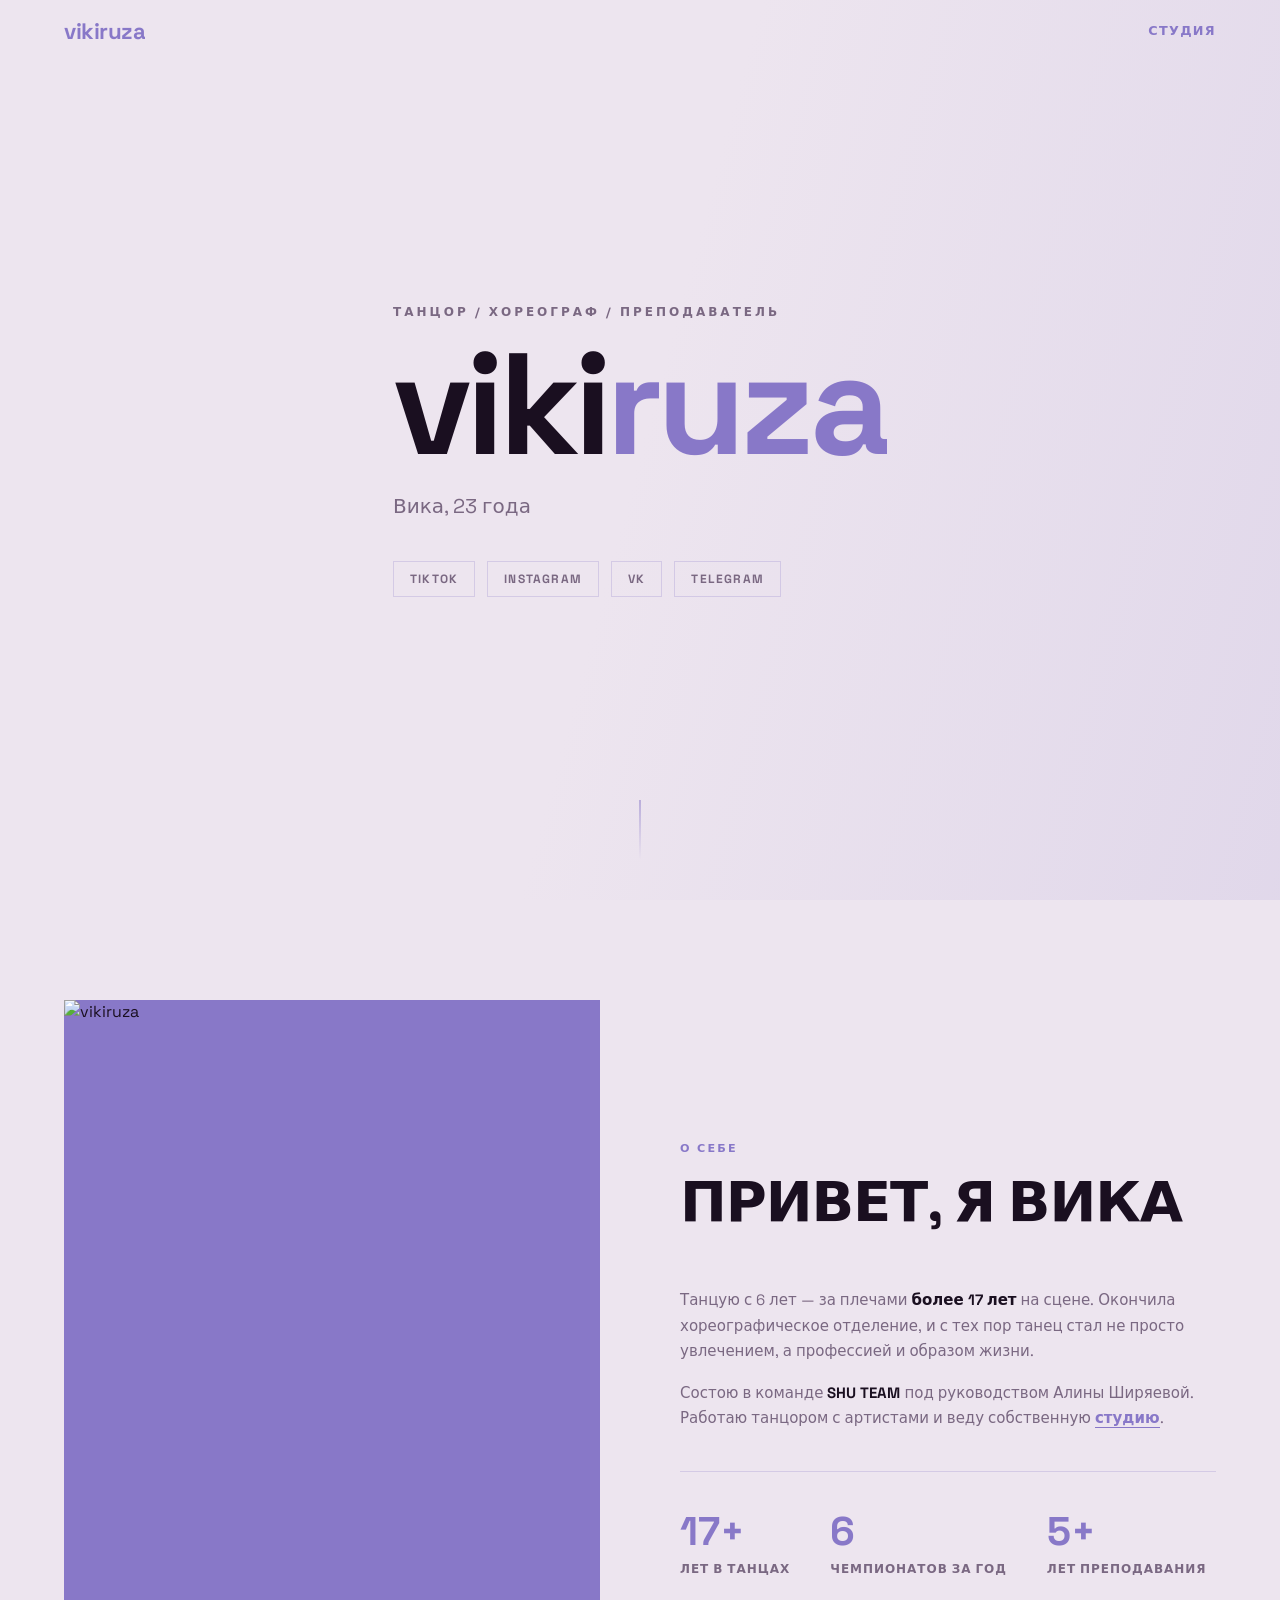
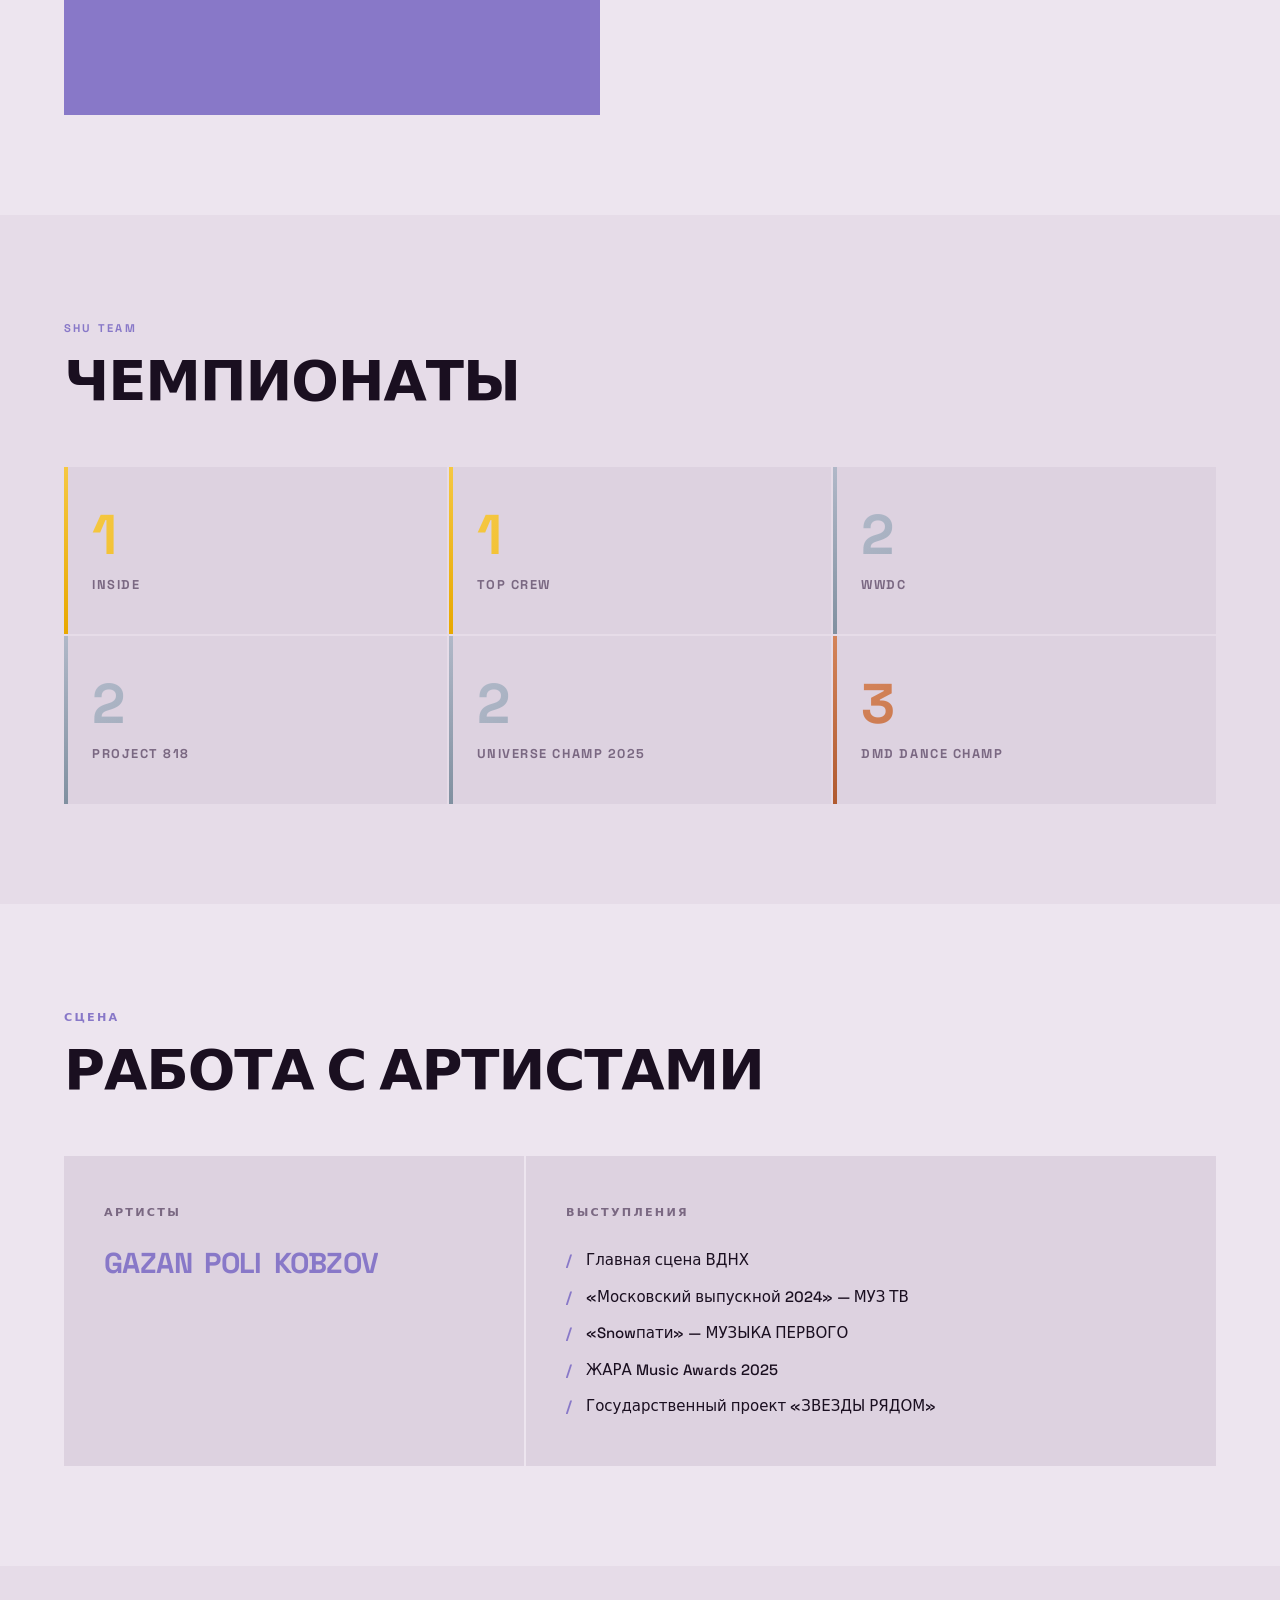
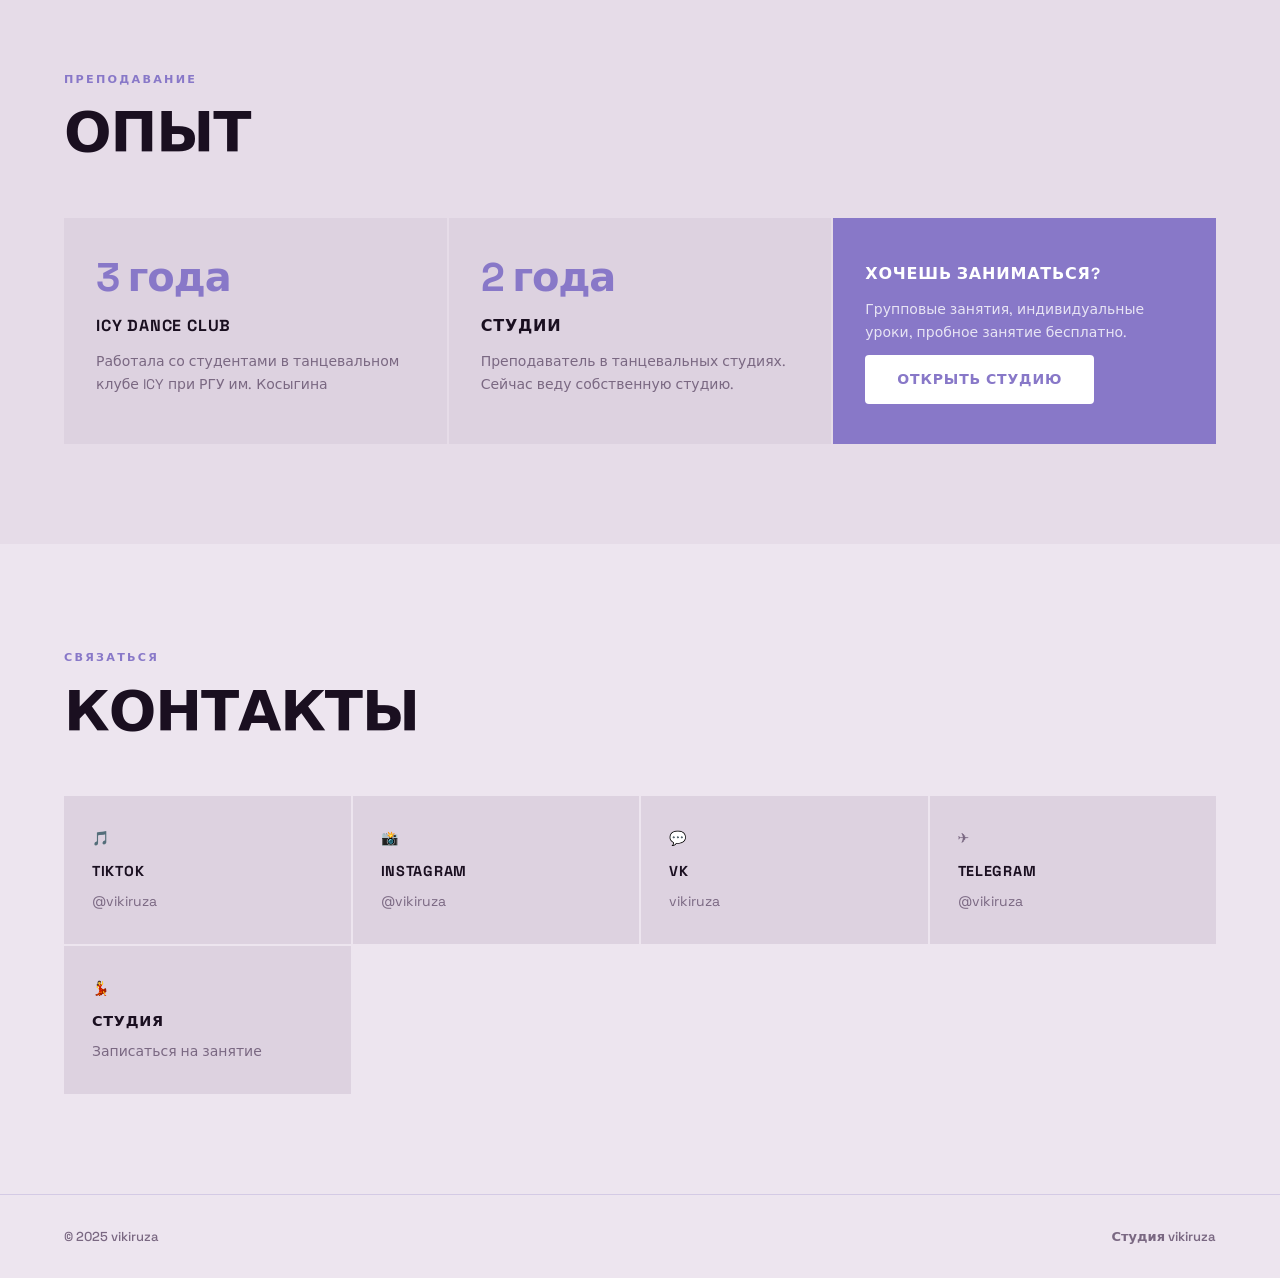
==== index.html @ 40143ad1 "init" ====
<!DOCTYPE html>
<html lang="ru">
<head>
  <meta charset="UTF-8">
  <meta name="viewport" content="width=device-width, initial-scale=1.0">
  <title>vikiruza</title>
  <meta name="description" content="vikiruza — танцор, хореограф, преподаватель. Член SHU TEAM, танцор с GAZAN, POLI, KOBZOV.">
  <link rel="stylesheet" href="style.css">
  <link rel="preconnect" href="https://fonts.googleapis.com">
  <link rel="preconnect" href="https://fonts.gstatic.com" crossorigin>
  <link href="https://fonts.googleapis.com/css2?family=Space+Grotesk:wght@400;500;600;700;800&display=swap" rel="stylesheet">
</head>
<body class="personal-page">

  <!-- Навигация -->
  <header class="header">
    <nav class="nav container">
      <a href="#" class="nav__logo">vikiruza</a>
      <a href="studio.html" class="nav__studio-link">Студия</a>
    </nav>
  </header>

  <!-- Hero -->
  <section class="personal-hero" id="hero">
    <div class="personal-hero__bg"></div>
    <div class="personal-hero__content container">
      <p class="hero__subtitle">танцор / хореограф / преподаватель</p>
      <h1 class="personal-hero__title">viki<span class="hero__title-accent">ruza</span></h1>
      <p class="personal-hero__tagline">Вика, 23 года</p>
      <div class="personal-hero__socials">
        <a href="https://www.tiktok.com/@vikiruza" class="social-link" target="_blank" rel="noopener">TikTok</a>
        <a href="https://www.instagram.com/vikiruza" class="social-link" target="_blank" rel="noopener">Instagram</a>
        <a href="https://vk.ru/vikiruza" class="social-link" target="_blank" rel="noopener">VK</a>
        <a href="https://t.me/vikiruza" class="social-link" target="_blank" rel="noopener">Telegram</a>
      </div>
    </div>
    <a href="#about" class="hero__scroll" aria-label="Прокрутить вниз">
      <span class="hero__scroll-line"></span>
    </a>
  </section>

  <!-- О себе -->
  <section class="personal-about section" id="about">
    <div class="container">
      <div class="personal-about__grid">
        <div class="personal-about__image">
          <img src="images/about.jpg" alt="vikiruza" loading="lazy">
        </div>
        <div class="personal-about__text">
          <span class="label">О себе</span>
          <h2 class="section__title">Привет, я Вика</h2>
          <p>Танцую с 6 лет — за плечами <strong>более 17 лет</strong> на сцене. Окончила хореографическое отделение, и с тех пор танец стал не просто увлечением, а профессией и образом жизни.</p>
          <p>Состою в команде <strong>SHU TEAM</strong> под руководством Алины Ширяевой. Работаю танцором с артистами и веду собственную <a href="studio.html" class="inline-link">студию</a>.</p>
          <div class="personal-about__stats">
            <div class="personal-stat">
              <strong>17+</strong>
              <span>лет в танцах</span>
            </div>
            <div class="personal-stat">
              <strong>6</strong>
              <span>чемпионатов за год</span>
            </div>
            <div class="personal-stat">
              <strong>5+</strong>
              <span>лет преподавания</span>
            </div>
          </div>
        </div>
      </div>
    </div>
  </section>

  <!-- Чемпионаты -->
  <section class="section section--alt" id="championships">
    <div class="container">
      <span class="label">SHU TEAM</span>
      <h2 class="section__title">Чемпионаты</h2>
      <div class="champ-grid">
        <div class="champ-card champ-card--gold">
          <span class="champ-card__place">1</span>
          <span class="champ-card__name">INSIDE</span>
        </div>
        <div class="champ-card champ-card--gold">
          <span class="champ-card__place">1</span>
          <span class="champ-card__name">TOP CREW</span>
        </div>
        <div class="champ-card champ-card--silver">
          <span class="champ-card__place">2</span>
          <span class="champ-card__name">WWDC</span>
        </div>
        <div class="champ-card champ-card--silver">
          <span class="champ-card__place">2</span>
          <span class="champ-card__name">PROJECT 818</span>
        </div>
        <div class="champ-card champ-card--silver">
          <span class="champ-card__place">2</span>
          <span class="champ-card__name">UNIVERSE CHAMP 2025</span>
        </div>
        <div class="champ-card champ-card--bronze">
          <span class="champ-card__place">3</span>
          <span class="champ-card__name">DMD DANCE CHAMP</span>
        </div>
      </div>
    </div>
  </section>

  <!-- Работа с артистами -->
  <section class="section" id="artists">
    <div class="container">
      <span class="label">Сцена</span>
      <h2 class="section__title">Работа с артистами</h2>
      <div class="artist-grid">
        <div class="artist-block">
          <h3>Артисты</h3>
          <div class="artist-names">
            <span class="artist-name">GAZAN</span>
            <span class="artist-name">POLI</span>
            <span class="artist-name">KOBZOV</span>
          </div>
        </div>
        <div class="artist-block">
          <h3>Выступления</h3>
          <ul class="artist-events">
            <li>Главная сцена ВДНХ</li>
            <li>«Московский выпускной 2024» — МУЗ ТВ</li>
            <li>«Snowпати» — МУЗЫКА ПЕРВОГО</li>
            <li>ЖАРА Music Awards 2025</li>
            <li>Государственный проект «ЗВЕЗДЫ РЯДОМ»</li>
          </ul>
        </div>
      </div>
    </div>
  </section>

  <!-- Преподавание -->
  <section class="section section--alt" id="teaching">
    <div class="container">
      <span class="label">Преподавание</span>
      <h2 class="section__title">Опыт</h2>
      <div class="teaching-grid">
        <div class="teaching-card">
          <div class="teaching-card__years">3 года</div>
          <h3>ICY Dance Club</h3>
          <p>Работала со студентами в танцевальном клубе ICY при РГУ им. Косыгина</p>
        </div>
        <div class="teaching-card">
          <div class="teaching-card__years">2 года</div>
          <h3>Студии</h3>
          <p>Преподаватель в танцевальных студиях. Сейчас веду собственную студию.</p>
        </div>
        <div class="teaching-card teaching-card--cta">
          <h3>Хочешь заниматься?</h3>
          <p>Групповые занятия, индивидуальные уроки, пробное занятие бесплатно.</p>
          <a href="studio.html" class="btn btn--primary">Открыть студию</a>
        </div>
      </div>
    </div>
  </section>

  <!-- Контакты -->
  <section class="personal-contacts section" id="contacts">
    <div class="container">
      <span class="label">Связаться</span>
      <h2 class="section__title">Контакты</h2>
      <div class="personal-contacts__grid">
        <a href="https://www.tiktok.com/@vikiruza" class="contact-card" target="_blank" rel="noopener">
          <span class="contact-card__icon">🎵</span>
          <strong>TikTok</strong>
          <span>@vikiruza</span>
        </a>
        <a href="https://www.instagram.com/vikiruza" class="contact-card" target="_blank" rel="noopener">
          <span class="contact-card__icon">📸</span>
          <strong>Instagram</strong>
          <span>@vikiruza</span>
        </a>
        <a href="https://vk.ru/vikiruza" class="contact-card" target="_blank" rel="noopener">
          <span class="contact-card__icon">💬</span>
          <strong>VK</strong>
          <span>vikiruza</span>
        </a>
        <a href="https://t.me/vikiruza" class="contact-card" target="_blank" rel="noopener">
          <span class="contact-card__icon">✈️</span>
          <strong>Telegram</strong>
          <span>@vikiruza</span>
        </a>
        <a href="studio.html" class="contact-card">
          <span class="contact-card__icon">💃</span>
          <strong>Студия</strong>
          <span>Записаться на занятие</span>
        </a>
      </div>
    </div>
  </section>

  <footer class="footer">
    <div class="container footer__inner">
      <p>&copy; 2025 vikiruza</p>
      <a href="studio.html" class="footer__studio-link">Студия vikiruza</a>
    </div>
  </footer>

  <script>
    // прилипающая навигация
    const header = document.querySelector('.header');
    window.addEventListener('scroll', () => {
      header.classList.toggle('header--scrolled', window.scrollY > 50);
    });
  </script>

</body>
</html>
---- style.css ----
/* ===== ПЕРЕМЕННЫЕ ===== */
:root {
  --color-bg: #EDE5EF;
  --color-surface: #E6DCE8;
  --color-surface-2: #DDD2E0;
  --color-purple: #8878C8;
  --color-pink: #8878C8;
  --color-text: #1A0F20;
  --color-text-muted: #7A6882;
  --color-border: rgba(136, 120, 200, 0.25);

  --gradient: #8878C8;
  --gradient-45: #8878C8;

  --font: 'Space Grotesk', system-ui, sans-serif;

  --max-width: 1200px;
  --section-padding: 100px;
  --nav-height: 64px;
}

/* ===== СБРОС ===== */
*, *::before, *::after {
  box-sizing: border-box;
  margin: 0;
  padding: 0;
}

html {
  scroll-behavior: smooth;
  font-size: 16px;
}

body {
  font-family: var(--font);
  background-color: var(--color-bg);
  color: var(--color-text);
  line-height: 1.5;
  overflow-x: hidden;
}

img {
  display: block;
  max-width: 100%;
  width: 100%;
  height: 100%;
  object-fit: cover;
}

a {
  color: inherit;
  text-decoration: none;
  transition: color 0.2s;
}

ul { list-style: none; }

/* ===== УТИЛИТЫ ===== */
.container {
  max-width: var(--max-width);
  margin: 0 auto;
  padding: 0 24px;
}

.section {
  padding: var(--section-padding) 0;
}

.section--alt {
  background-color: var(--color-surface);
}

.label {
  display: inline-block;
  font-size: 0.7rem;
  font-weight: 700;
  letter-spacing: 0.2em;
  text-transform: uppercase;
  background: var(--gradient);
  -webkit-background-clip: text;
  -webkit-text-fill-color: transparent;
  background-clip: text;
  margin-bottom: 16px;
}

.section__title {
  font-size: clamp(2.2rem, 5vw, 3.5rem);
  font-weight: 800;
  line-height: 1.05;
  letter-spacing: -0.02em;
  text-transform: uppercase;
  margin-bottom: 56px;
  color: var(--color-text);
}

.gradient-text {
  background: var(--gradient);
  -webkit-background-clip: text;
  -webkit-text-fill-color: transparent;
  background-clip: text;
}

/* ===== КНОПКИ ===== */
.btn {
  display: inline-block;
  padding: 14px 32px;
  font-family: var(--font);
  font-size: 0.875rem;
  font-weight: 700;
  letter-spacing: 0.06em;
  text-transform: uppercase;
  cursor: pointer;
  transition: all 0.2s;
  border-radius: 4px;
}

.btn--primary {
  background: var(--gradient);
  color: #fff;
  border: none;
  box-shadow: 0 4px 20px rgba(139, 92, 246, 0.4);
}

.btn--primary:hover {
  box-shadow: 0 6px 32px rgba(139, 92, 246, 0.6);
  transform: translateY(-1px);
}

.btn--outline {
  background: transparent;
  border: 2px solid var(--color-border);
  color: var(--color-text);
}

.btn--outline:hover {
  border-color: var(--color-purple);
  color: var(--color-purple);
}

/* ===== НАВИГАЦИЯ ===== */
.header {
  position: fixed;
  top: 0;
  left: 0;
  right: 0;
  z-index: 100;
  transition: background 0.3s;
}

.header--scrolled {
  background: rgba(237, 229, 239, 0.9);
  backdrop-filter: blur(16px);
  border-bottom: 1px solid var(--color-border);
}

.nav {
  display: flex;
  align-items: center;
  justify-content: space-between;
  height: var(--nav-height);
}

.nav__logo {
  font-size: 1.4rem;
  font-weight: 800;
  letter-spacing: -0.02em;
  background: var(--gradient);
  -webkit-background-clip: text;
  -webkit-text-fill-color: transparent;
  background-clip: text;
}

.nav__links {
  display: flex;
  gap: 32px;
}

.nav__links a {
  font-size: 0.8rem;
  font-weight: 600;
  letter-spacing: 0.1em;
  text-transform: uppercase;
  color: var(--color-text-muted);
  transition: color 0.2s;
}

.nav__links a:hover {
  color: var(--color-text);
}

/* бургер */
.nav__burger {
  display: none;
  flex-direction: column;
  gap: 5px;
  background: none;
  border: none;
  cursor: pointer;
  padding: 4px;
}

.nav__burger span {
  display: block;
  width: 24px;
  height: 2px;
  background: var(--color-text);
  transition: transform 0.3s, opacity 0.3s;
}

.nav__burger.active span:nth-child(1) { transform: translateY(7px) rotate(45deg); }
.nav__burger.active span:nth-child(2) { opacity: 0; }
.nav__burger.active span:nth-child(3) { transform: translateY(-7px) rotate(-45deg); }

/* ===== HERO ===== */
.hero {
  position: relative;
  height: 100svh;
  min-height: 600px;
  display: flex;
  align-items: center;
  overflow: hidden;
}

.hero__bg {
  position: absolute;
  inset: 0;
  background: url('images/hero.jpg') center / cover no-repeat;
}

.hero__bg::after {
  content: '';
  position: absolute;
  inset: 0;
  background: linear-gradient(105deg,
    rgba(237, 229, 239, 0.88) 0%,
    rgba(237, 229, 239, 0.65) 50%,
    rgba(136, 120, 200, 0.12) 100%
  );
}

.hero__content {
  position: relative;
  z-index: 1;
  max-width: 800px;
}

.hero__subtitle {
  font-size: 0.75rem;
  font-weight: 700;
  letter-spacing: 0.25em;
  text-transform: uppercase;
  color: var(--color-text-muted);
  margin-bottom: 20px;
}

.hero__title {
  font-size: clamp(4.5rem, 13vw, 10rem);
  font-weight: 800;
  line-height: 0.88;
  letter-spacing: -0.04em;
  margin-bottom: 8px;
  color: var(--color-text);
}

.hero__title-accent {
  background: var(--gradient);
  -webkit-background-clip: text;
  -webkit-text-fill-color: transparent;
  background-clip: text;
}

.hero__tagline {
  font-size: clamp(1rem, 2.5vw, 1.25rem);
  font-weight: 400;
  color: var(--color-text-muted);
  margin-top: 24px;
  margin-bottom: 48px;
}

.hero__actions {
  display: flex;
  gap: 12px;
  flex-wrap: wrap;
}

.hero__scroll {
  position: absolute;
  bottom: 40px;
  left: 50%;
  transform: translateX(-50%);
  z-index: 1;
}

.hero__scroll-line {
  display: block;
  width: 1px;
  height: 60px;
  background: linear-gradient(to bottom, var(--color-purple), transparent);
  animation: scrollLine 2s ease-in-out infinite;
}

@keyframes scrollLine {
  0% { transform: scaleY(0); transform-origin: top; }
  50% { transform: scaleY(1); transform-origin: top; }
  51% { transform: scaleY(1); transform-origin: bottom; }
  100% { transform: scaleY(0); transform-origin: bottom; }
}

/* ===== О ШКОЛЕ ===== */
.about__grid {
  display: grid;
  grid-template-columns: 1fr 1fr;
  gap: 80px;
  align-items: center;
}

.about__image {
  position: relative;
  aspect-ratio: 4/5;
  overflow: hidden;
}

.about__image::before {
  content: '';
  position: absolute;
  inset: -2px;
  background: var(--gradient-45);
  z-index: -1;
  border-radius: 2px;
}

.about__image img {
  transition: transform 0.6s ease;
}

.about__image:hover img {
  transform: scale(1.04);
}

.about__text p {
  color: var(--color-text-muted);
  margin-bottom: 16px;
  font-size: 0.9375rem;
  line-height: 1.7;
}

.about__text strong {
  color: var(--color-text);
}

.about__facts {
  display: grid;
  grid-template-columns: repeat(4, 1fr);
  gap: 24px;
  margin-top: 48px;
  padding-top: 48px;
  border-top: 1px solid var(--color-border);
}

.about__facts li { text-align: center; }

.about__facts strong {
  display: block;
  font-size: 2.5rem;
  font-weight: 800;
  background: var(--gradient);
  -webkit-background-clip: text;
  -webkit-text-fill-color: transparent;
  background-clip: text;
  line-height: 1;
  margin-bottom: 4px;
}

.about__facts span {
  font-size: 0.75rem;
  font-weight: 600;
  letter-spacing: 0.08em;
  text-transform: uppercase;
  color: var(--color-text-muted);
}

/* ===== НАПРАВЛЕНИЯ ===== */
.directions__grid {
  display: grid;
  grid-template-columns: repeat(3, 1fr);
  gap: 2px;
}

.direction-card {
  padding: 36px 28px;
  background: var(--color-surface-2);
  transition: background 0.25s;
  position: relative;
  overflow: hidden;
}

.direction-card::before {
  content: '';
  position: absolute;
  bottom: 0;
  left: 0;
  right: 0;
  height: 2px;
  background: var(--gradient);
  transform: scaleX(0);
  transition: transform 0.3s;
}

.direction-card:hover::before {
  transform: scaleX(1);
}

.direction-card:hover {
  background: #D6C8DA;
}

.direction-card__icon {
  font-size: 2rem;
  margin-bottom: 20px;
}

.direction-card h3 {
  font-size: 1.1rem;
  font-weight: 700;
  text-transform: uppercase;
  letter-spacing: 0.02em;
  margin-bottom: 12px;
  color: var(--color-text);
}

.direction-card p {
  font-size: 0.875rem;
  color: var(--color-text-muted);
  line-height: 1.6;
  margin-bottom: 24px;
}

.direction-card__level {
  font-size: 0.7rem;
  font-weight: 700;
  letter-spacing: 0.15em;
  text-transform: uppercase;
  background: var(--gradient);
  -webkit-background-clip: text;
  -webkit-text-fill-color: transparent;
  background-clip: text;
}

/* ===== РАСПИСАНИЕ ===== */
.schedule__table-wrap {
  overflow-x: auto;
  -webkit-overflow-scrolling: touch;
  border: 1px solid var(--color-border);
}

.schedule__table {
  width: 100%;
  border-collapse: collapse;
  min-width: 700px;
}

.schedule__table th,
.schedule__table td {
  padding: 16px 18px;
  text-align: center;
  border-bottom: 1px solid var(--color-border);
  font-size: 0.875rem;
}

.schedule__table th {
  font-size: 0.7rem;
  font-weight: 700;
  letter-spacing: 0.12em;
  text-transform: uppercase;
  background: var(--color-surface-2);
  color: var(--color-text-muted);
}

.schedule__table td:first-child {
  text-align: left;
  font-weight: 600;
  color: var(--color-text);
}

.schedule__table td {
  color: var(--color-text-muted);
}

.schedule__table td:not(:first-child):not(:empty) {
  color: var(--color-purple);
  font-weight: 600;
}

.schedule__table tr:last-child td {
  border-bottom: none;
}

.schedule__table tr:hover td {
  background: var(--color-surface-2);
}

.schedule__note {
  margin-top: 20px;
  font-size: 0.8125rem;
  color: var(--color-text-muted);
  text-align: center;
}

/* ===== ЦЕНЫ ===== */
.prices__grid {
  display: grid;
  grid-template-columns: repeat(4, 1fr);
  gap: 2px;
}

.price-card {
  padding: 40px 28px;
  background: var(--color-surface-2);
  display: flex;
  flex-direction: column;
  gap: 20px;
  position: relative;
}

.price-card--featured {
  background: var(--gradient-45);
  position: relative;
  z-index: 0;
}

.price-card--featured .price-card__title {
  color: rgba(255, 255, 255, 0.75);
  -webkit-text-fill-color: unset;
}

.price-card--featured .price-card__features li {
  color: rgba(255, 255, 255, 0.85);
}

.price-card--featured .price-card__features li::before {
  background: none;
  -webkit-text-fill-color: #fff;
  color: #fff;
}

.price-card__badge {
  position: absolute;
  top: -1px;
  right: 28px;
  background: var(--gradient);
  color: #fff;
  font-size: 0.65rem;
  font-weight: 700;
  letter-spacing: 0.12em;
  text-transform: uppercase;
  padding: 5px 12px;
}

.price-card__title {
  font-size: 0.8rem;
  font-weight: 700;
  letter-spacing: 0.12em;
  text-transform: uppercase;
  color: var(--color-text-muted);
}

.price-card__price {
  font-size: 2.2rem;
  font-weight: 800;
  letter-spacing: -0.02em;
  line-height: 1;
  color: var(--color-text);
}

.price-card--featured .price-card__price {
  color: #fff;
  -webkit-text-fill-color: #fff;
}

.price-card__features {
  flex: 1;
  display: flex;
  flex-direction: column;
  gap: 10px;
}

.price-card__features li {
  font-size: 0.875rem;
  color: var(--color-text-muted);
  padding-left: 16px;
  position: relative;
}

.price-card__features li::before {
  content: '/';
  position: absolute;
  left: 0;
  background: var(--gradient);
  -webkit-background-clip: text;
  -webkit-text-fill-color: transparent;
  background-clip: text;
  font-weight: 700;
}

/* ===== ГАЛЕРЕЯ ===== */
.gallery__grid {
  display: grid;
  grid-template-columns: repeat(3, 1fr);
  gap: 4px;
}

.gallery__item {
  overflow: hidden;
  aspect-ratio: 1;
  background: var(--color-surface-2);
  position: relative;
}

.gallery__item--wide {
  grid-column: span 2;
  aspect-ratio: 2/1;
}

.gallery__item img {
  transition: transform 0.5s ease;
}

.gallery__item::after {
  content: '';
  position: absolute;
  inset: 0;
  background: var(--gradient-45);
  opacity: 0;
  transition: opacity 0.3s;
  mix-blend-mode: multiply;
}

.gallery__item:hover img {
  transform: scale(1.06);
}

.gallery__item:hover::after {
  opacity: 0.3;
}

/* ===== КОНТАКТЫ ===== */
.contacts__grid {
  display: grid;
  grid-template-columns: 1fr 1.2fr;
  gap: 80px;
  align-items: start;
}

.contact-item {
  display: flex;
  gap: 16px;
  margin-bottom: 32px;
  align-items: flex-start;
}

.contact-item__icon {
  font-size: 1.25rem;
  margin-top: 2px;
}

.contact-item strong {
  display: block;
  font-size: 0.7rem;
  font-weight: 700;
  letter-spacing: 0.15em;
  text-transform: uppercase;
  color: var(--color-text-muted);
  margin-bottom: 6px;
}

.contact-item p, .contact-item a {
  font-size: 1rem;
  font-weight: 500;
  color: var(--color-text);
}

.contact-item a:hover {
  color: var(--color-purple);
}

.contacts__socials {
  display: flex;
  gap: 12px;
  flex-wrap: wrap;
  margin-bottom: 40px;
}

.social-link {
  font-size: 0.75rem;
  font-weight: 700;
  letter-spacing: 0.1em;
  text-transform: uppercase;
  color: var(--color-text-muted);
  border: 1px solid var(--color-border);
  padding: 8px 16px;
  transition: all 0.2s;
}

.social-link:hover {
  color: var(--color-purple);
  border-color: var(--color-purple);
  box-shadow: 0 0 12px rgba(139, 92, 246, 0.2);
}

.contacts__cta p {
  font-size: 0.875rem;
  color: var(--color-text-muted);
  margin-bottom: 16px;
}

.contacts__map {
  height: 400px;
  overflow: hidden;
  position: relative;
}

.contacts__map::before {
  content: '';
  position: absolute;
  inset: 0;
  border: 1px solid var(--color-border);
  z-index: 1;
  pointer-events: none;
}

.contacts__map iframe {
  width: 100%;
  height: 100%;
  border: none;
}

.contacts__map-placeholder {
  width: 100%;
  height: 100%;
  display: flex;
  flex-direction: column;
  align-items: center;
  justify-content: center;
  background: var(--color-surface-2);
  color: var(--color-text-muted);
  text-align: center;
  gap: 8px;
  border: 1px solid var(--color-border);
}

.contacts__map-placeholder span {
  font-size: 2rem;
}

.contacts__map-placeholder p {
  font-size: 0.875rem;
  max-width: 200px;
}

/* ===== ФУТЕР ===== */
.footer {
  padding: 32px 0;
  border-top: 1px solid var(--color-border);
  text-align: center;
}

.footer__inner {
  display: flex;
  align-items: center;
  justify-content: space-between;
}

.footer p {
  font-size: 0.8125rem;
  color: var(--color-text-muted);
  font-weight: 500;
}

.footer__studio-link,
.footer__back-link {
  font-size: 0.8125rem;
  font-weight: 600;
  color: var(--color-text-muted);
  transition: color 0.2s;
}

.footer__studio-link:hover,
.footer__back-link:hover {
  color: var(--color-purple);
}

/* ===== ЛИЧНАЯ СТРАНИЦА ===== */
.nav__studio-link {
  font-size: 0.8rem;
  font-weight: 700;
  letter-spacing: 0.1em;
  text-transform: uppercase;
  background: var(--gradient);
  -webkit-background-clip: text;
  -webkit-text-fill-color: transparent;
  background-clip: text;
  border-bottom: 1px solid transparent;
  padding-bottom: 2px;
  transition: opacity 0.2s;
}

.nav__studio-link:hover {
  opacity: 0.75;
}

.personal-hero {
  position: relative;
  height: 100svh;
  min-height: 600px;
  display: flex;
  align-items: center;
  overflow: hidden;
}

.personal-hero__bg {
  position: absolute;
  inset: 0;
  background: url('images/hero.jpg') center / cover no-repeat;
}

.personal-hero__bg::after {
  content: '';
  position: absolute;
  inset: 0;
  background: linear-gradient(105deg,
    rgba(237, 229, 239, 0.88) 0%,
    rgba(237, 229, 239, 0.65) 50%,
    rgba(136, 120, 200, 0.12) 100%
  );
}

.personal-hero__content {
  position: relative;
  z-index: 1;
  max-width: 800px;
}

.personal-hero__title {
  font-size: clamp(4rem, 17vw, 9rem);
  font-weight: 800;
  line-height: 0.88;
  letter-spacing: -0.04em;
  margin-bottom: 8px;
  color: var(--color-text);
  white-space: nowrap;
}

.personal-hero__tagline {
  font-size: clamp(1rem, 2.5vw, 1.25rem);
  font-weight: 400;
  color: var(--color-text-muted);
  margin-top: 24px;
  margin-bottom: 40px;
}

.personal-hero__socials {
  display: flex;
  gap: 12px;
  flex-wrap: wrap;
}

/* о себе */
.personal-about__grid {
  display: grid;
  grid-template-columns: 1fr 1fr;
  gap: 80px;
  align-items: center;
}

.personal-about__image {
  position: relative;
  aspect-ratio: 3/4;
  overflow: hidden;
}

.personal-about__image::before {
  content: '';
  position: absolute;
  inset: -2px;
  background: var(--gradient-45);
  z-index: -1;
  border-radius: 2px;
}

.personal-about__image img {
  transition: transform 0.6s ease;
}

.personal-about__image:hover img {
  transform: scale(1.04);
}

.personal-about__text p {
  color: var(--color-text-muted);
  margin-bottom: 16px;
  font-size: 0.9375rem;
  line-height: 1.7;
}

.personal-about__text strong {
  color: var(--color-text);
}

.inline-link {
  background: var(--gradient);
  -webkit-background-clip: text;
  -webkit-text-fill-color: transparent;
  background-clip: text;
  font-weight: 600;
  border-bottom: 1px solid var(--color-pink);
}

.personal-about__stats {
  display: flex;
  gap: 40px;
  margin-top: 40px;
  padding-top: 40px;
  border-top: 1px solid var(--color-border);
}

.personal-stat strong {
  display: block;
  font-size: 2.5rem;
  font-weight: 800;
  line-height: 1;
  background: var(--gradient);
  -webkit-background-clip: text;
  -webkit-text-fill-color: transparent;
  background-clip: text;
  margin-bottom: 4px;
}

.personal-stat span {
  font-size: 0.75rem;
  font-weight: 600;
  letter-spacing: 0.08em;
  text-transform: uppercase;
  color: var(--color-text-muted);
}

/* чем занимаюсь */
.personal-what__grid {
  display: grid;
  grid-template-columns: repeat(4, 1fr);
  gap: 2px;
}

.what-card {
  padding: 36px 28px;
  background: var(--color-surface-2);
  transition: background 0.25s;
  position: relative;
  overflow: hidden;
  display: flex;
  flex-direction: column;
}

.what-card::before {
  content: '';
  position: absolute;
  bottom: 0;
  left: 0;
  right: 0;
  height: 2px;
  background: var(--gradient);
  transform: scaleX(0);
  transition: transform 0.3s;
}

.what-card:hover::before {
  transform: scaleX(1);
}

.what-card:hover {
  background: #D6C8DA;
}

.what-card__icon {
  font-size: 2rem;
  margin-bottom: 20px;
}

.what-card h3 {
  font-size: 1.1rem;
  font-weight: 700;
  text-transform: uppercase;
  letter-spacing: 0.02em;
  margin-bottom: 12px;
  color: var(--color-text);
}

.what-card p {
  font-size: 0.875rem;
  color: var(--color-text-muted);
  line-height: 1.6;
  flex: 1;
  margin-bottom: 20px;
}

.what-card__link {
  font-size: 0.75rem;
  font-weight: 700;
  letter-spacing: 0.12em;
  text-transform: uppercase;
  background: var(--gradient);
  -webkit-background-clip: text;
  -webkit-text-fill-color: transparent;
  background-clip: text;
  align-self: flex-start;
}

/* студия CTA */
.studio-cta {
  background: var(--color-bg);
}

.studio-cta__inner {
  display: flex;
  align-items: center;
  justify-content: space-between;
  gap: 40px;
  padding: 64px;
  background: var(--gradient-45);
  border-radius: 4px;
}

.studio-cta__title {
  font-size: clamp(1.8rem, 4vw, 2.8rem);
  font-weight: 800;
  letter-spacing: -0.02em;
  text-transform: uppercase;
  color: #fff;
  margin-bottom: 12px;
}

.studio-cta__text .label {
  background: rgba(255,255,255,0.7);
  -webkit-background-clip: text;
  -webkit-text-fill-color: transparent;
  background-clip: text;
}

.studio-cta__text p {
  color: rgba(255, 255, 255, 0.75);
  font-size: 0.9375rem;
}

.studio-cta .btn--primary {
  background: #fff;
  color: var(--color-purple);
  box-shadow: none;
  white-space: nowrap;
  flex-shrink: 0;
}

.studio-cta .btn--primary:hover {
  background: rgba(255,255,255,0.9);
  box-shadow: 0 4px 20px rgba(0,0,0,0.15);
}

/* контакты личной страницы */
.personal-contacts__grid {
  display: grid;
  grid-template-columns: repeat(4, 1fr);
  gap: 2px;
}

.contact-card {
  display: flex;
  flex-direction: column;
  align-items: flex-start;
  gap: 8px;
  padding: 32px 28px;
  background: var(--color-surface-2);
  transition: background 0.25s, transform 0.2s;
  color: var(--color-text);
  position: relative;
  overflow: hidden;
}

.contact-card::before {
  content: '';
  position: absolute;
  bottom: 0;
  left: 0;
  right: 0;
  height: 2px;
  background: var(--gradient);
  transform: scaleX(0);
  transition: transform 0.3s;
}

.contact-card:hover::before {
  transform: scaleX(1);
}

.contact-card:hover {
  background: #D6C8DA;
}

.contact-card__icon {
  font-size: 1.5rem;
  margin-bottom: 4px;
}

.contact-card strong {
  font-size: 0.9rem;
  font-weight: 700;
  text-transform: uppercase;
  letter-spacing: 0.05em;
}

.contact-card span {
  font-size: 0.875rem;
  color: var(--color-text-muted);
}

/* ===== ЧЕМПИОНАТЫ ===== */
.champ-grid {
  display: grid;
  grid-template-columns: repeat(3, 1fr);
  gap: 2px;
}

.champ-card {
  padding: 40px 28px;
  background: var(--color-surface-2);
  display: flex;
  flex-direction: column;
  gap: 12px;
  position: relative;
  overflow: hidden;
  transition: background 0.25s;
}

.champ-card::after {
  content: '';
  position: absolute;
  top: 0;
  left: 0;
  width: 4px;
  height: 100%;
  transition: width 0.3s;
}

.champ-card--gold::after   { background: linear-gradient(to bottom, #F5C842, #E8A800); }
.champ-card--silver::after { background: linear-gradient(to bottom, #B0B8C8, #8090A0); }
.champ-card--bronze::after { background: linear-gradient(to bottom, #D4845A, #B05A30); }

.champ-card:hover { background: #D6C8DA; }
.champ-card:hover::after { width: 6px; }

.champ-card__place {
  font-size: 3.5rem;
  font-weight: 800;
  line-height: 1;
  letter-spacing: -0.04em;
}

.champ-card--gold   .champ-card__place { background: linear-gradient(135deg, #F5C842, #E8A800); -webkit-background-clip: text; -webkit-text-fill-color: transparent; background-clip: text; }
.champ-card--silver .champ-card__place { background: linear-gradient(135deg, #B0B8C8, #8090A0); -webkit-background-clip: text; -webkit-text-fill-color: transparent; background-clip: text; }
.champ-card--bronze .champ-card__place { background: linear-gradient(135deg, #D4845A, #B05A30); -webkit-background-clip: text; -webkit-text-fill-color: transparent; background-clip: text; }

.champ-card__name {
  font-size: 0.8rem;
  font-weight: 700;
  letter-spacing: 0.12em;
  text-transform: uppercase;
  color: var(--color-text-muted);
}

/* ===== АРТИСТЫ ===== */
.artist-grid {
  display: grid;
  grid-template-columns: 1fr 1.5fr;
  gap: 2px;
}

.artist-block {
  padding: 48px 40px;
  background: var(--color-surface-2);
}

.artist-block h3 {
  font-size: 0.7rem;
  font-weight: 700;
  letter-spacing: 0.2em;
  text-transform: uppercase;
  color: var(--color-text-muted);
  margin-bottom: 28px;
}

.artist-names {
  display: flex;
  flex-wrap: wrap;
  gap: 12px;
}

.artist-name {
  font-size: 1.8rem;
  font-weight: 800;
  letter-spacing: -0.02em;
  text-transform: uppercase;
  background: var(--gradient);
  -webkit-background-clip: text;
  -webkit-text-fill-color: transparent;
  background-clip: text;
  line-height: 1;
}

.artist-events {
  list-style: none;
  display: flex;
  flex-direction: column;
  gap: 14px;
}

.artist-events li {
  font-size: 0.9375rem;
  color: var(--color-text);
  font-weight: 500;
  padding-left: 20px;
  position: relative;
}

.artist-events li::before {
  content: '/';
  position: absolute;
  left: 0;
  background: var(--gradient);
  -webkit-background-clip: text;
  -webkit-text-fill-color: transparent;
  background-clip: text;
  font-weight: 700;
}

/* ===== ПРЕПОДАВАНИЕ ===== */
.teaching-grid {
  display: grid;
  grid-template-columns: repeat(3, 1fr);
  gap: 2px;
}

.teaching-card {
  padding: 40px 32px;
  background: var(--color-surface-2);
  display: flex;
  flex-direction: column;
  gap: 12px;
  transition: background 0.25s;
}

.teaching-card:hover {
  background: #D6C8DA;
}

.teaching-card__years {
  font-size: 2.5rem;
  font-weight: 800;
  letter-spacing: -0.03em;
  line-height: 1;
  background: var(--gradient);
  -webkit-background-clip: text;
  -webkit-text-fill-color: transparent;
  background-clip: text;
}

.teaching-card h3 {
  font-size: 1rem;
  font-weight: 700;
  text-transform: uppercase;
  letter-spacing: 0.05em;
  color: var(--color-text);
  margin-top: 4px;
}

.teaching-card p {
  font-size: 0.875rem;
  color: var(--color-text-muted);
  line-height: 1.6;
  flex: 1;
}

.teaching-card--cta {
  background: var(--gradient-45);
}

.teaching-card--cta:hover {
  background: var(--gradient-45);
  filter: brightness(1.05);
}

.teaching-card--cta h3 {
  color: #fff;
}

.teaching-card--cta p {
  color: rgba(255, 255, 255, 0.8);
}

.teaching-card--cta .btn--primary {
  background: #fff;
  color: var(--color-purple);
  box-shadow: none;
  align-self: flex-start;
  margin-top: auto;
}

.teaching-card--cta .btn--primary:hover {
  background: rgba(255,255,255,0.9);
  box-shadow: 0 4px 16px rgba(0,0,0,0.15);
}

/* адаптив личной страницы */
@media (max-width: 900px) {
  .personal-about__grid {
    grid-template-columns: 1fr;
    gap: 48px;
  }

  .personal-about__image {
    aspect-ratio: 16/9;
  }

  .champ-grid {
    grid-template-columns: repeat(2, 1fr);
  }

  .artist-grid {
    grid-template-columns: 1fr;
  }

  .teaching-grid {
    grid-template-columns: 1fr;
  }

  .personal-contacts__grid {
    grid-template-columns: repeat(2, 1fr);
  }

  .studio-cta__inner {
    flex-direction: column;
    align-items: flex-start;
    padding: 40px;
  }
}

@media (max-width: 600px) {
  .champ-grid {
    grid-template-columns: repeat(2, 1fr);
  }

  .personal-contacts__grid {
    grid-template-columns: repeat(2, 1fr);
  }

  .personal-about__stats {
    gap: 24px;
  }

  .footer__inner {
    flex-direction: column;
    gap: 8px;
  }
}

/* ===== АДАПТИВ ===== */
@media (max-width: 1024px) {
  .prices__grid {
    grid-template-columns: repeat(2, 1fr);
  }
}

@media (max-width: 900px) {
  :root { --section-padding: 72px; }

  .directions__grid {
    grid-template-columns: repeat(2, 1fr);
  }

  .about__grid {
    grid-template-columns: 1fr;
    gap: 48px;
  }

  .about__image {
    aspect-ratio: 16/9;
  }

  .about__facts {
    grid-template-columns: repeat(2, 1fr);
  }

  .contacts__grid {
    grid-template-columns: 1fr;
    gap: 48px;
  }

  .contacts__map {
    height: 280px;
  }
}

@media (max-width: 768px) {
  .nav__links {
    display: none;
    position: fixed;
    inset: var(--nav-height) 0 0 0;
    background: var(--color-bg);
    flex-direction: column;
    align-items: center;
    justify-content: center;
    gap: 40px;
  }

  .nav__links.open {
    display: flex;
  }

  .nav__links a {
    font-size: 1.1rem;
  }

  .nav__burger {
    display: flex;
  }

  .directions__grid {
    grid-template-columns: 1fr;
    gap: 2px;
  }

  .prices__grid {
    grid-template-columns: 1fr;
  }

  .gallery__grid {
    grid-template-columns: 1fr 1fr;
  }

  .gallery__item--wide {
    grid-column: 1 / -1;
    aspect-ratio: 16/9;
  }

  .hero__actions {
    flex-direction: column;
    align-items: flex-start;
  }

  .about__facts {
    grid-template-columns: repeat(2, 1fr);
  }
}

@media (max-width: 480px) {
  :root { --section-padding: 56px; }

  .gallery__grid {
    grid-template-columns: 1fr;
  }

  .gallery__item--wide {
    aspect-ratio: 4/3;
  }
}
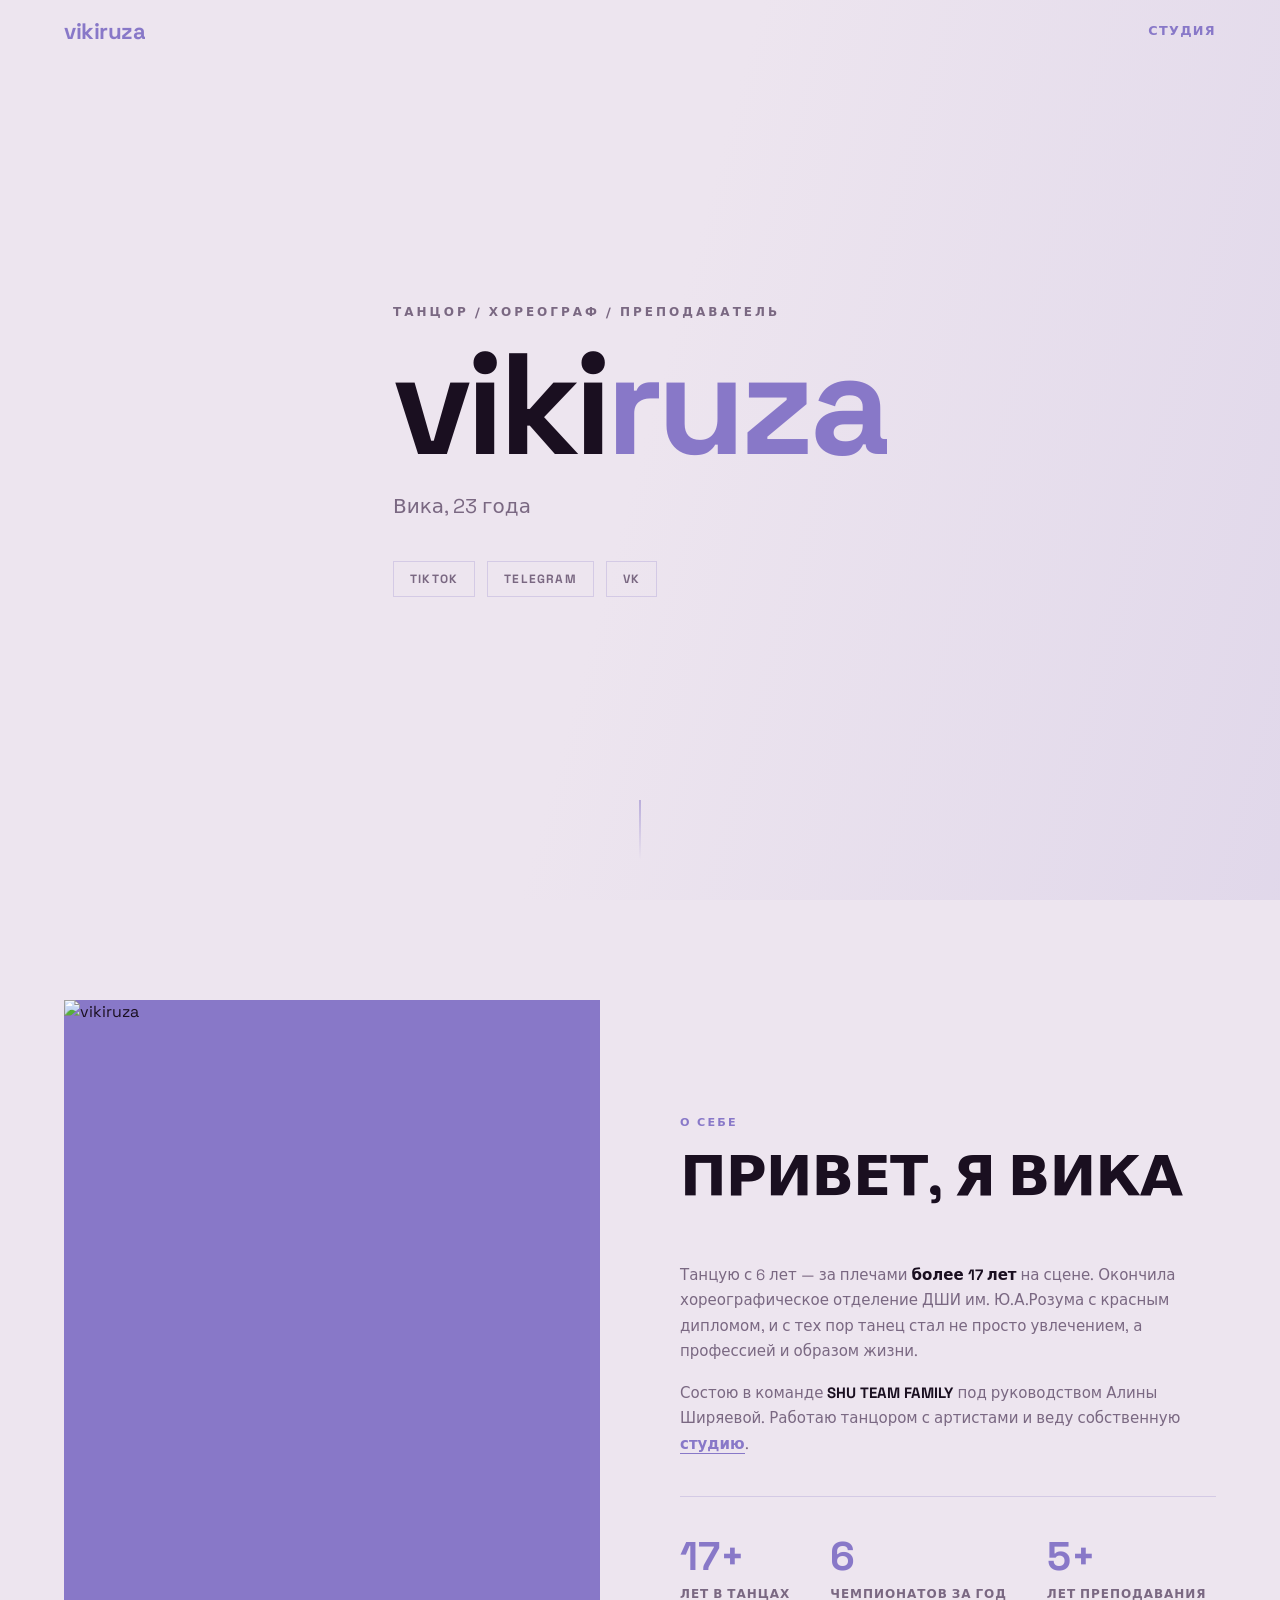
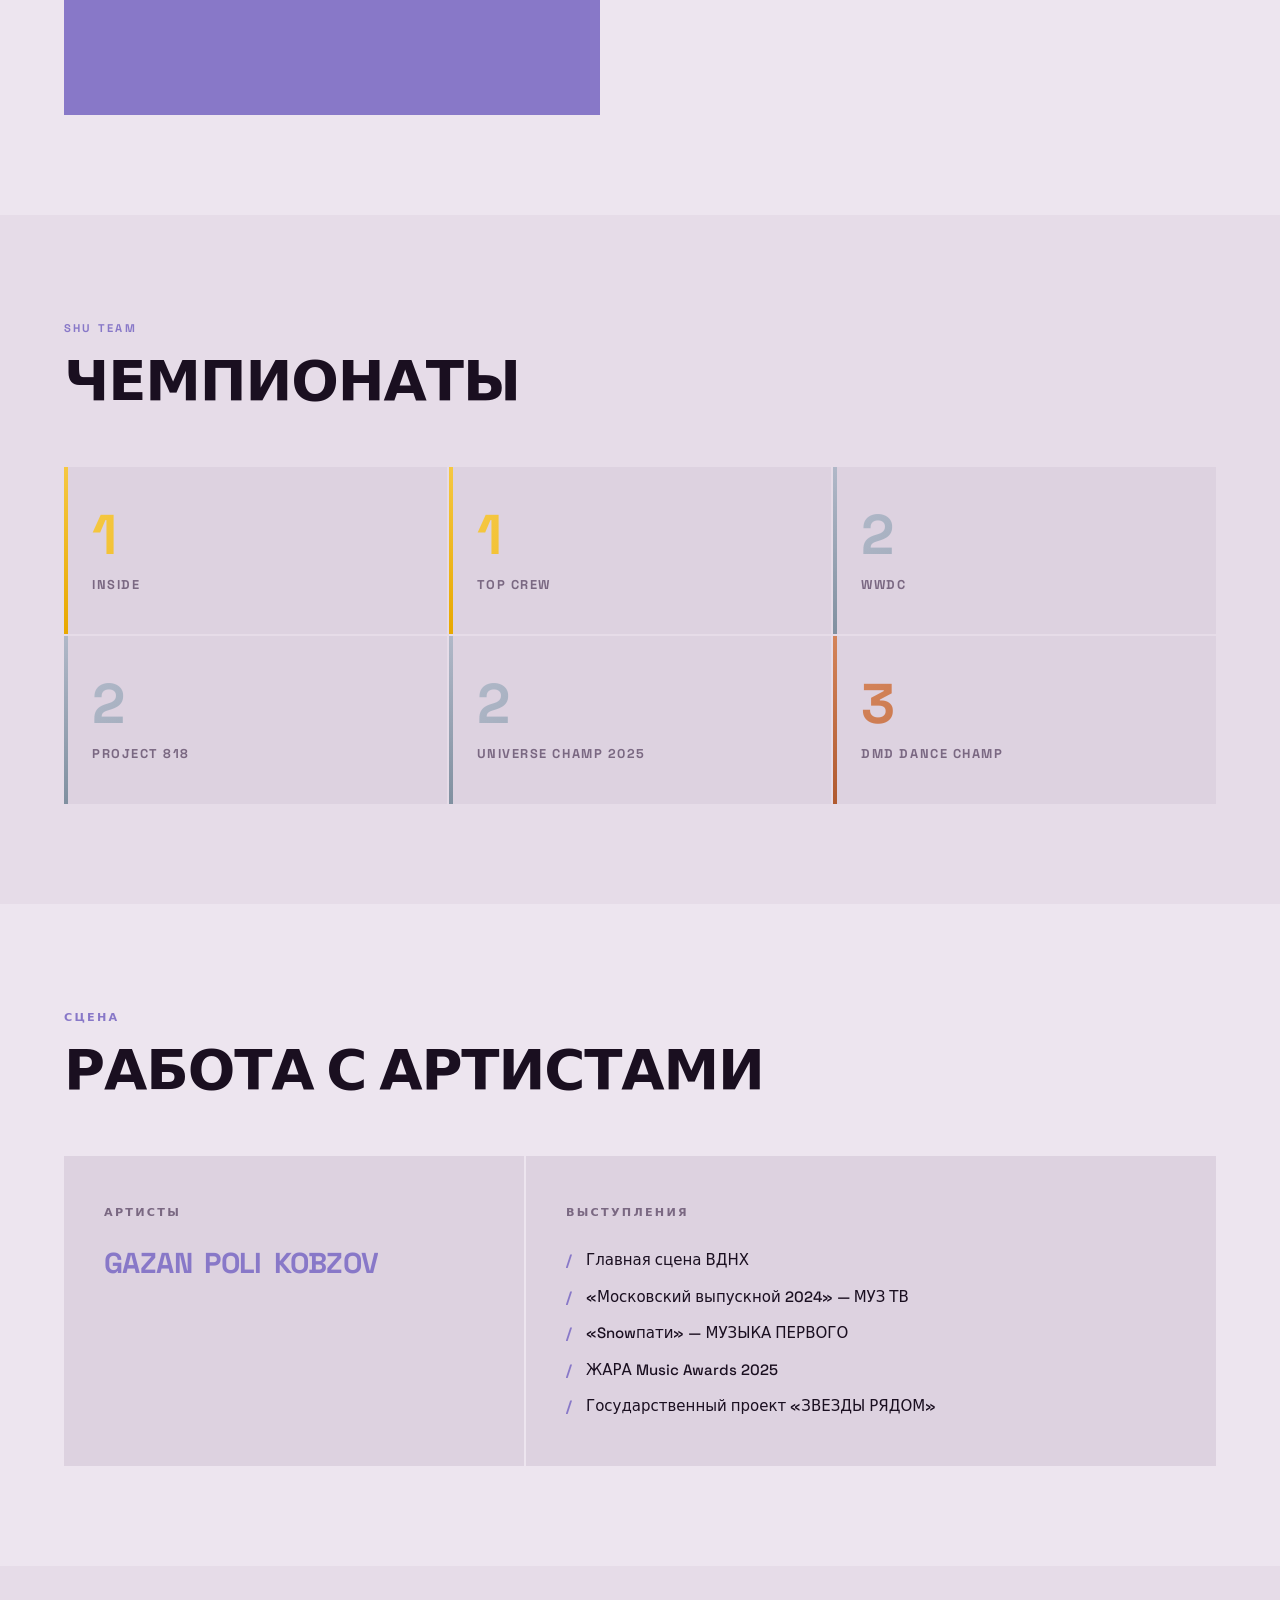
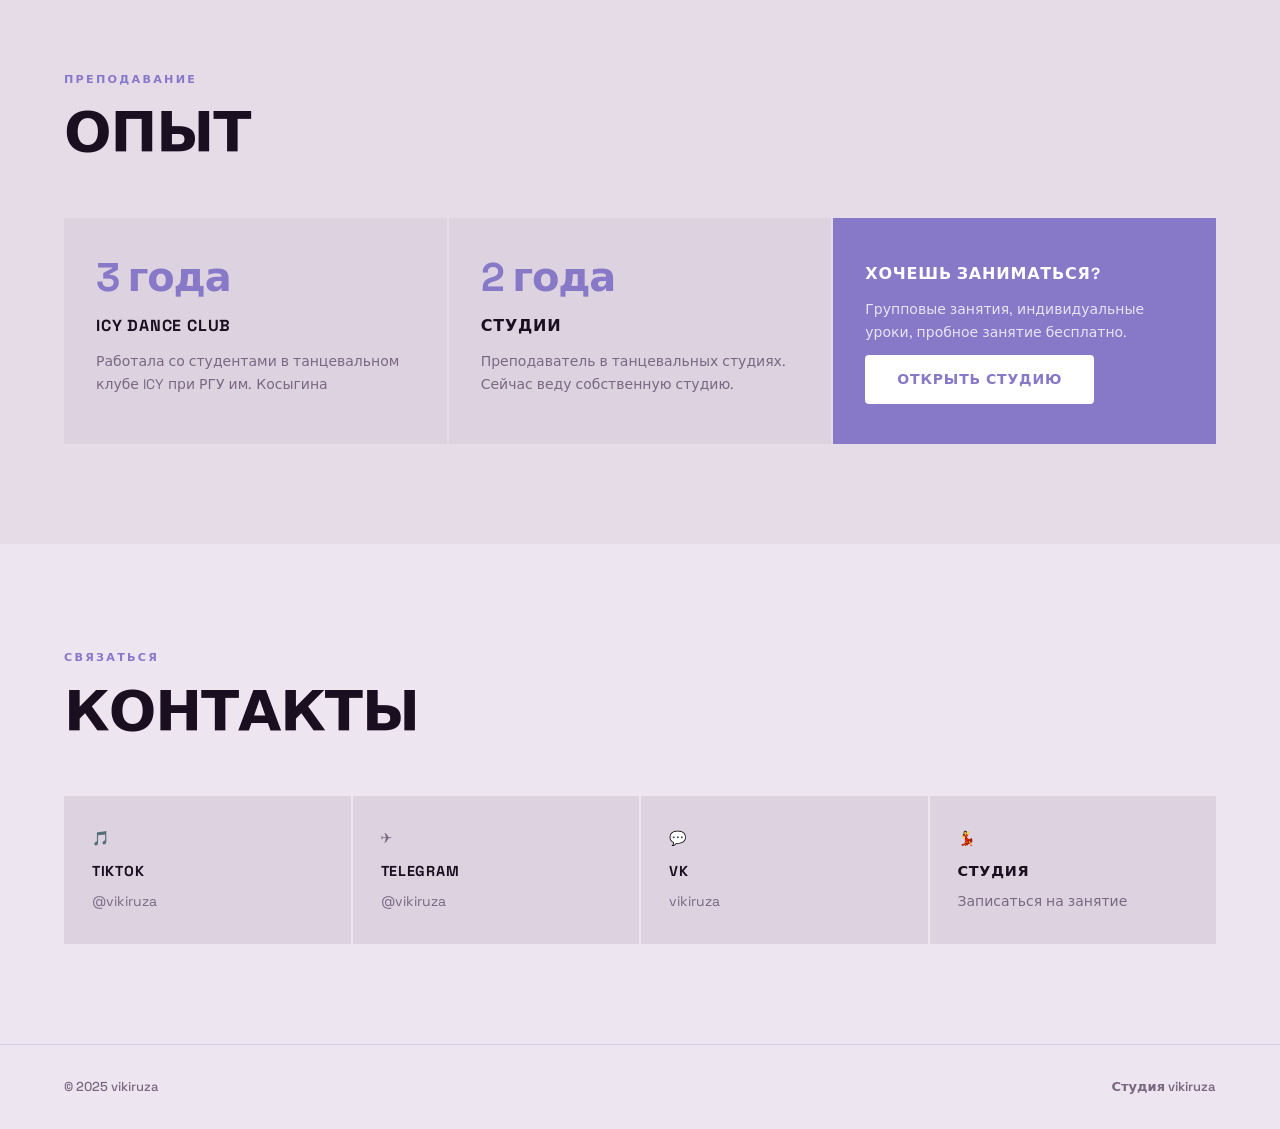
==== commit 4070d1c2: "+" ====
--- a/index.html
+++ b/index.html
@@ -28,10 +28,9 @@
       <h1 class="personal-hero__title">viki<span class="hero__title-accent">ruza</span></h1>
       <p class="personal-hero__tagline">Вика, 23 года</p>
       <div class="personal-hero__socials">
-        <a href="https://www.tiktok.com/@vikiruza" class="social-link" target="_blank" rel="noopener">TikTok</a>
-        <a href="https://www.instagram.com/vikiruza" class="social-link" target="_blank" rel="noopener">Instagram</a>
+<a href="https://www.tiktok.com/@vikiruza" class="social-link" target="_blank" rel="noopener">TikTok</a>
+        <a href="https://t.me/vikiruza" class="social-link" target="_blank" rel="noopener">Telegram</a>
         <a href="https://vk.ru/vikiruza" class="social-link" target="_blank" rel="noopener">VK</a>
-        <a href="https://t.me/vikiruza" class="social-link" target="_blank" rel="noopener">Telegram</a>
       </div>
     </div>
     <a href="#about" class="hero__scroll" aria-label="Прокрутить вниз">
@@ -49,8 +48,8 @@
         <div class="personal-about__text">
           <span class="label">О себе</span>
           <h2 class="section__title">Привет, я Вика</h2>
-          <p>Танцую с 6 лет — за плечами <strong>более 17 лет</strong> на сцене. Окончила хореографическое отделение, и с тех пор танец стал не просто увлечением, а профессией и образом жизни.</p>
-          <p>Состою в команде <strong>SHU TEAM</strong> под руководством Алины Ширяевой. Работаю танцором с артистами и веду собственную <a href="studio.html" class="inline-link">студию</a>.</p>
+          <p>Танцую с 6 лет — за плечами <strong>более 17 лет</strong> на сцене. Окончила хореографическое отделение ДШИ им. Ю.А.Розума с красным дипломом, и с тех пор танец стал не просто увлечением, а профессией и образом жизни.</p>
+          <p>Состою в команде <strong>SHU TEAM FAMILY</strong> под руководством Алины Ширяевой. Работаю танцором с артистами и веду собственную <a href="studio.html" class="inline-link">студию</a>.</p>
           <div class="personal-about__stats">
             <div class="personal-stat">
               <strong>17+</strong>
@@ -168,20 +167,15 @@
           <strong>TikTok</strong>
           <span>@vikiruza</span>
         </a>
-        <a href="https://www.instagram.com/vikiruza" class="contact-card" target="_blank" rel="noopener">
-          <span class="contact-card__icon">📸</span>
-          <strong>Instagram</strong>
+        <a href="https://t.me/vikiruza" class="contact-card" target="_blank" rel="noopener">
+          <span class="contact-card__icon">✈️</span>
+          <strong>Telegram</strong>
           <span>@vikiruza</span>
         </a>
         <a href="https://vk.ru/vikiruza" class="contact-card" target="_blank" rel="noopener">
           <span class="contact-card__icon">💬</span>
           <strong>VK</strong>
           <span>vikiruza</span>
-        </a>
-        <a href="https://t.me/vikiruza" class="contact-card" target="_blank" rel="noopener">
-          <span class="contact-card__icon">✈️</span>
-          <strong>Telegram</strong>
-          <span>@vikiruza</span>
         </a>
         <a href="studio.html" class="contact-card">
           <span class="contact-card__icon">💃</span>
--- a/style.css
+++ b/style.css
@@ -841,7 +841,7 @@
 }
 
 .personal-hero__title {
-  font-size: clamp(4rem, 17vw, 9rem);
+  font-size: min(calc((100vw - 48px) / 4.5), 9rem);
   font-weight: 800;
   line-height: 0.88;
   letter-spacing: -0.04em;
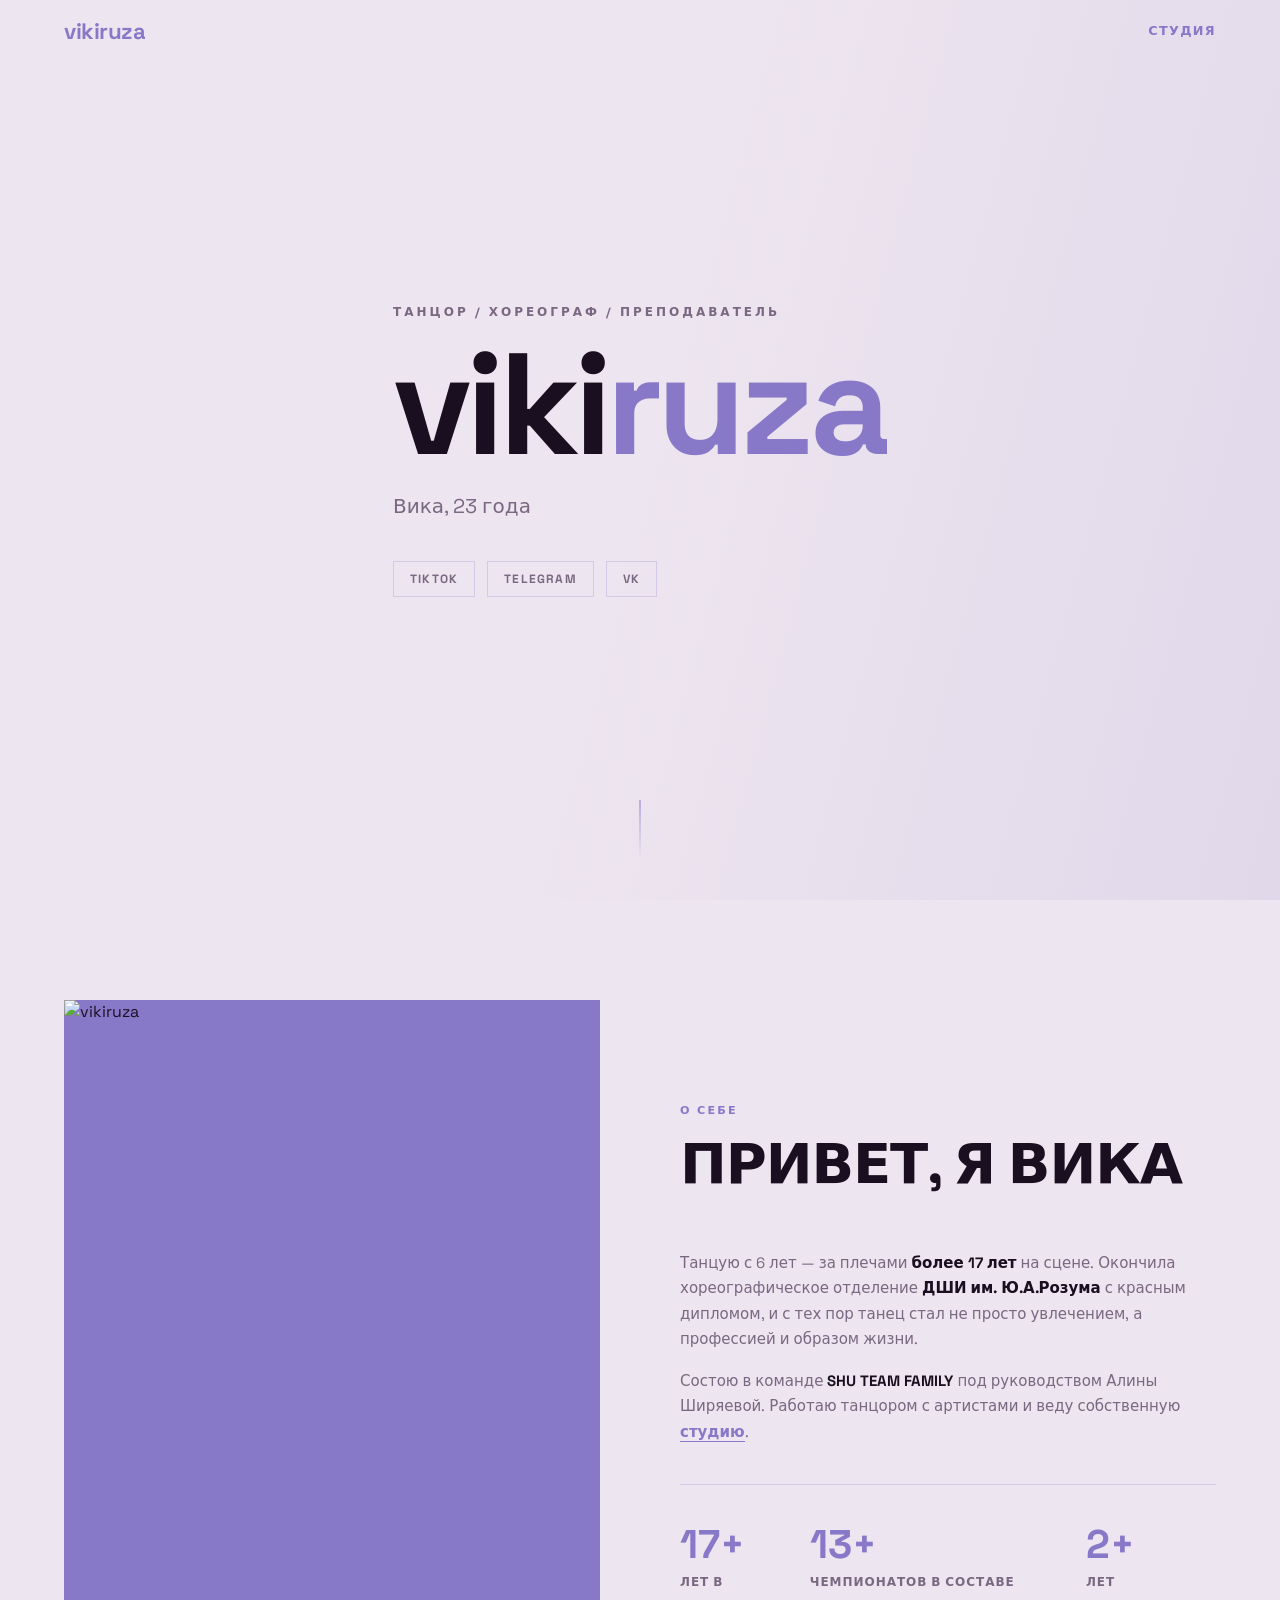
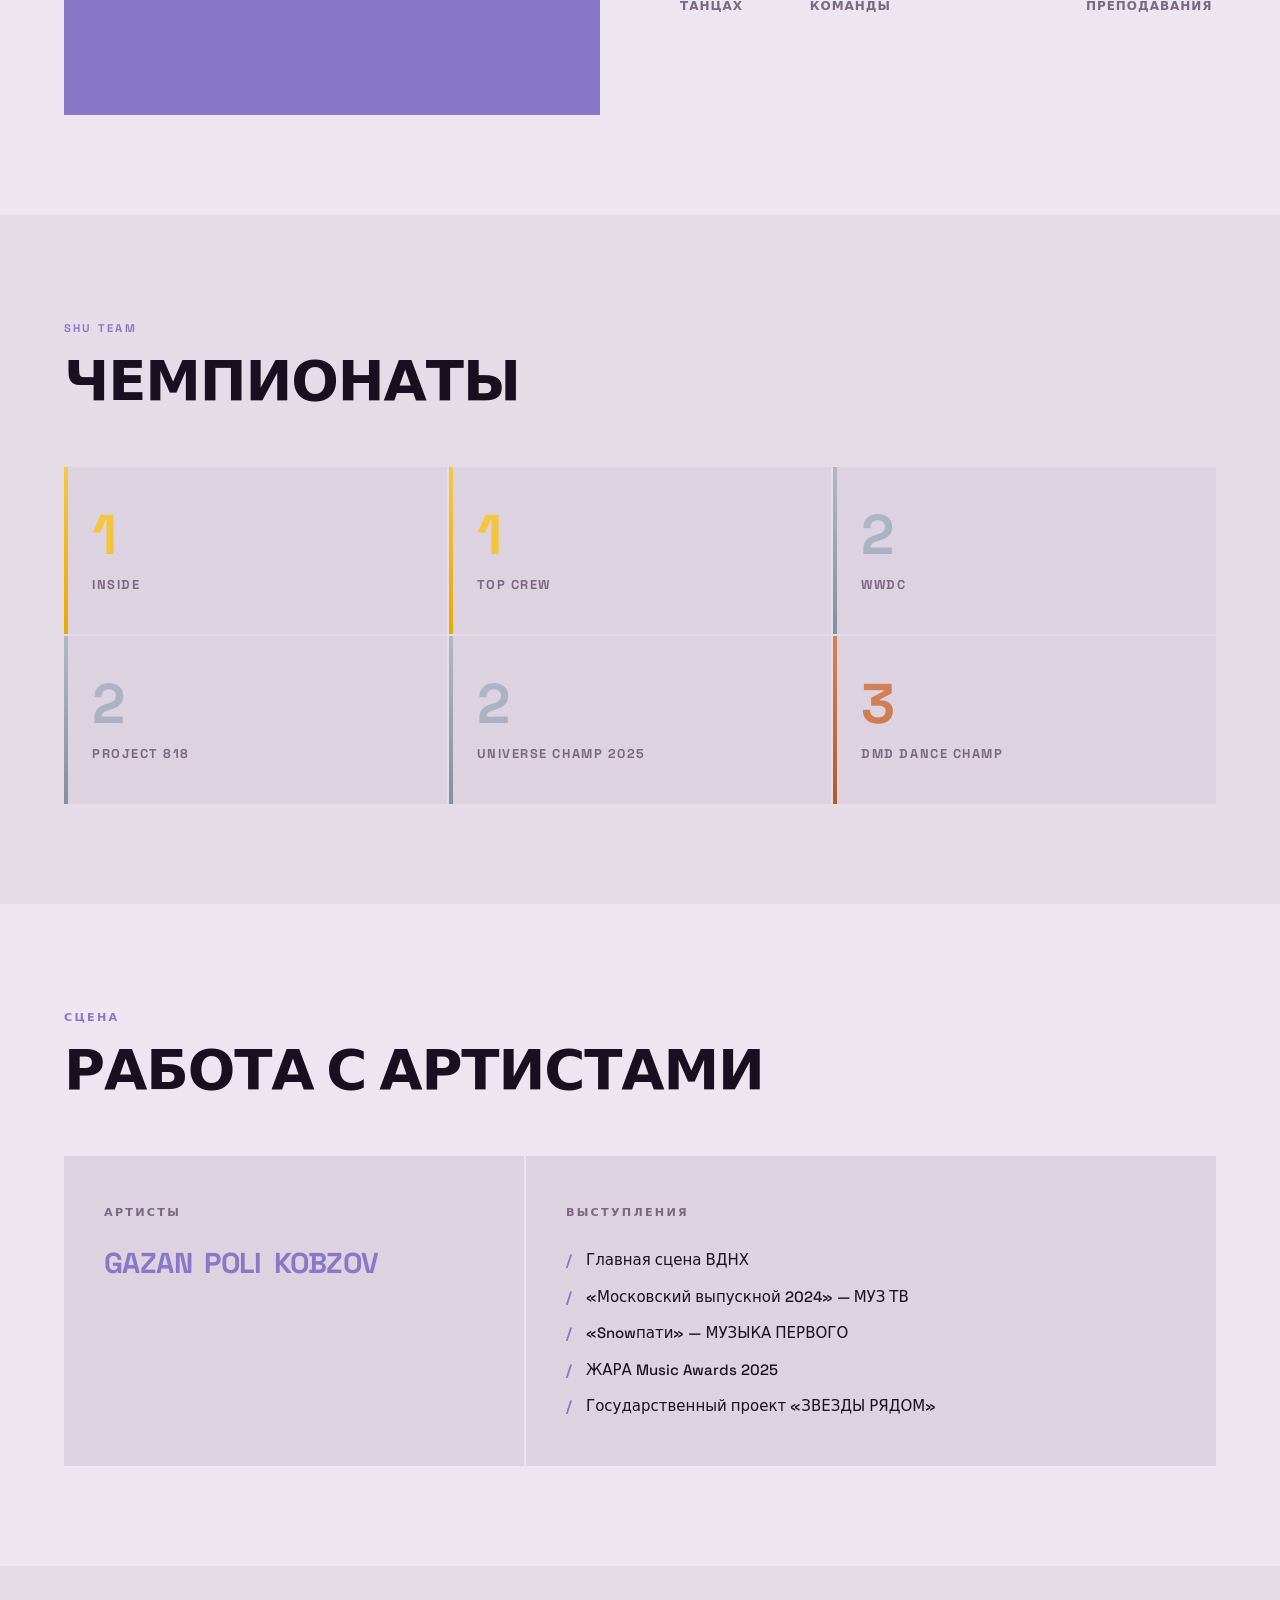
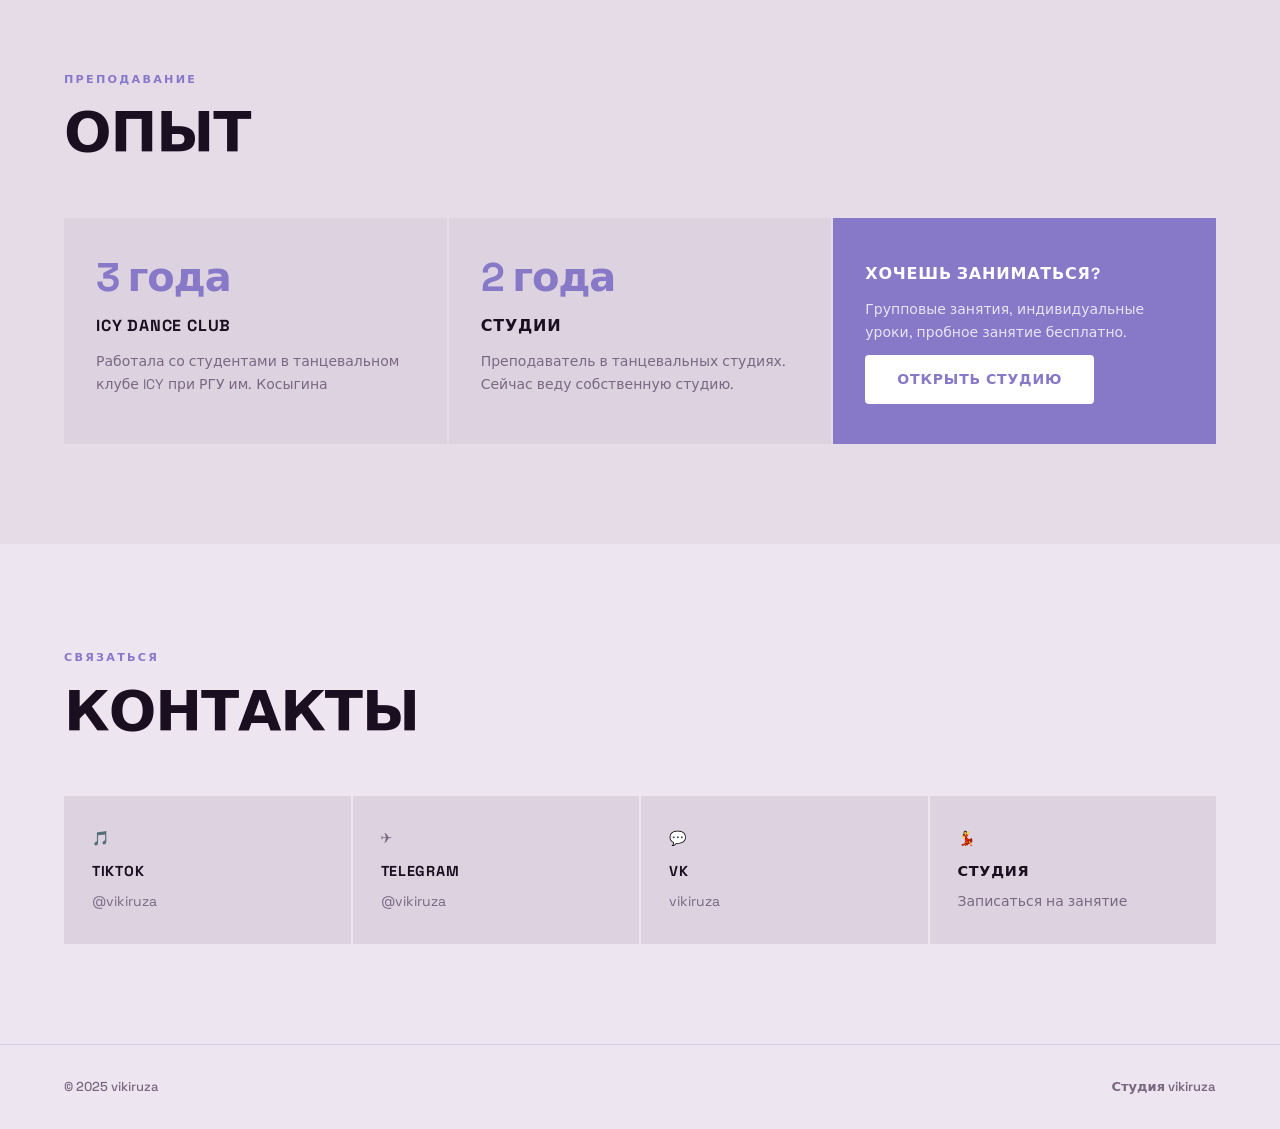
==== commit bdb917c2: "+" ====
--- a/index.html
+++ b/index.html
@@ -48,7 +48,7 @@
         <div class="personal-about__text">
           <span class="label">О себе</span>
           <h2 class="section__title">Привет, я Вика</h2>
-          <p>Танцую с 6 лет — за плечами <strong>более 17 лет</strong> на сцене. Окончила хореографическое отделение ДШИ им. Ю.А.Розума с красным дипломом, и с тех пор танец стал не просто увлечением, а профессией и образом жизни.</p>
+          <p>Танцую с 6 лет — за плечами <strong>более 17 лет</strong> на сцене. Окончила хореографическое отделение <strong>ДШИ им. Ю.А.Розума</strong> с красным дипломом, и с тех пор танец стал не просто увлечением, а профессией и образом жизни.</p>
           <p>Состою в команде <strong>SHU TEAM FAMILY</strong> под руководством Алины Ширяевой. Работаю танцором с артистами и веду собственную <a href="studio.html" class="inline-link">студию</a>.</p>
           <div class="personal-about__stats">
             <div class="personal-stat">
@@ -56,11 +56,11 @@
               <span>лет в танцах</span>
             </div>
             <div class="personal-stat">
-              <strong>6</strong>
-              <span>чемпионатов за год</span>
+              <strong>13+</strong>
+              <span>чемпионатов в составе команды</span>
             </div>
             <div class="personal-stat">
-              <strong>5+</strong>
+              <strong>2+</strong>
               <span>лет преподавания</span>
             </div>
           </div>
--- a/style.css
+++ b/style.css
@@ -254,7 +254,8 @@
 }
 
 .hero__title {
-  font-size: clamp(4.5rem, 13vw, 10rem);
+  font-size: min(calc((100vw - 48px) / 8.5), 5.5rem);
+  white-space: nowrap;
   font-weight: 800;
   line-height: 0.88;
   letter-spacing: -0.04em;
@@ -379,6 +380,14 @@
   color: var(--color-text-muted);
 }
 
+.about__tagline {
+  margin-top: 24px;
+  font-size: 1.1rem;
+  font-weight: 700;
+  font-style: italic;
+  color: var(--color-purple);
+}
+
 /* ===== НАПРАВЛЕНИЯ ===== */
 .directions__grid {
   display: grid;
@@ -509,12 +518,12 @@
 /* ===== ЦЕНЫ ===== */
 .prices__grid {
   display: grid;
-  grid-template-columns: repeat(4, 1fr);
+  grid-template-columns: repeat(5, 1fr);
   gap: 2px;
 }
 
 .price-card {
-  padding: 40px 28px;
+  padding: 32px 20px;
   background: var(--color-surface-2);
   display: flex;
   flex-direction: column;
@@ -565,7 +574,7 @@
 }
 
 .price-card__price {
-  font-size: 2.2rem;
+  font-size: 1.8rem;
   font-weight: 800;
   letter-spacing: -0.02em;
   line-height: 1;
@@ -575,6 +584,18 @@
 .price-card--featured .price-card__price {
   color: #fff;
   -webkit-text-fill-color: #fff;
+}
+
+.price-card__old-price {
+  font-size: 1rem;
+  font-weight: 500;
+  color: var(--color-text-muted);
+  text-decoration: line-through;
+  margin-bottom: 2px;
+}
+
+.price-card--featured .price-card__old-price {
+  color: rgba(255, 255, 255, 0.6);
 }
 
 .price-card__features {
@@ -1370,7 +1391,7 @@
 }
 
 /* ===== АДАПТИВ ===== */
-@media (max-width: 1024px) {
+@media (max-width: 900px) {
   .prices__grid {
     grid-template-columns: repeat(2, 1fr);
   }
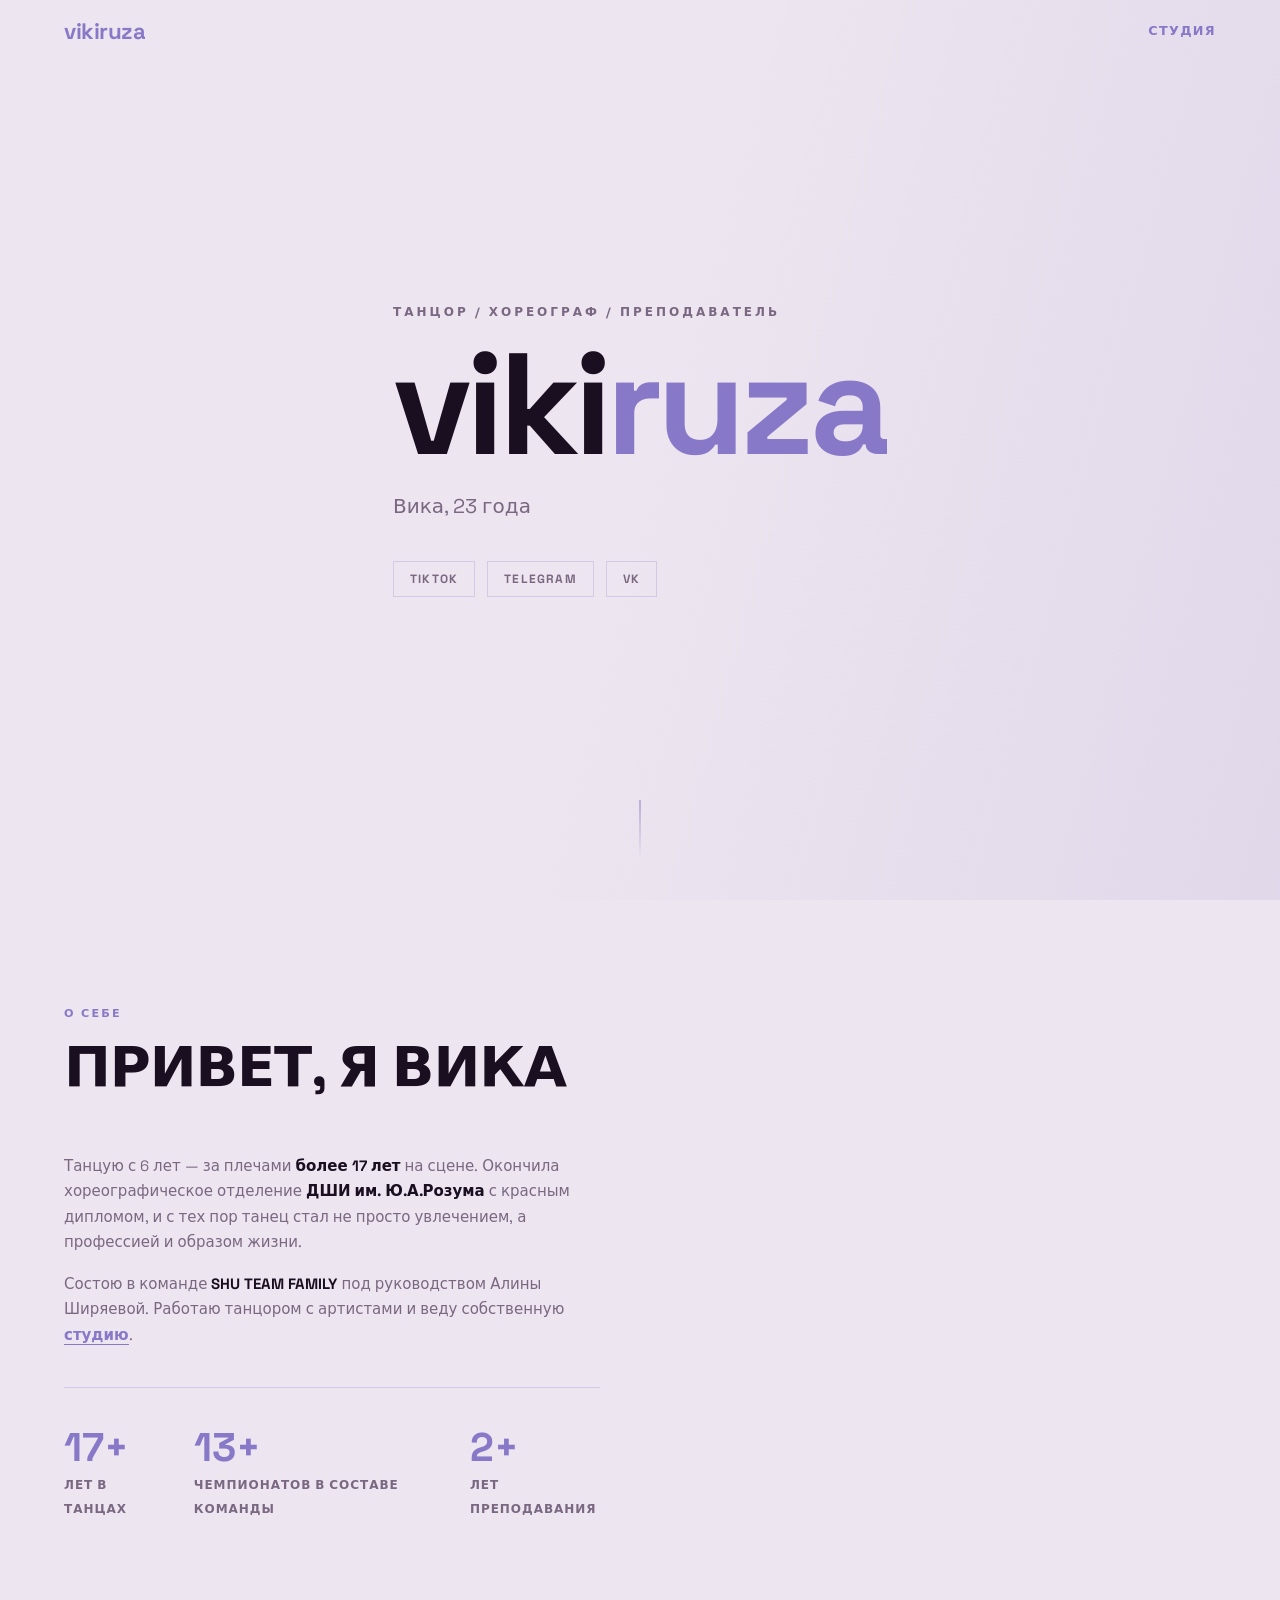
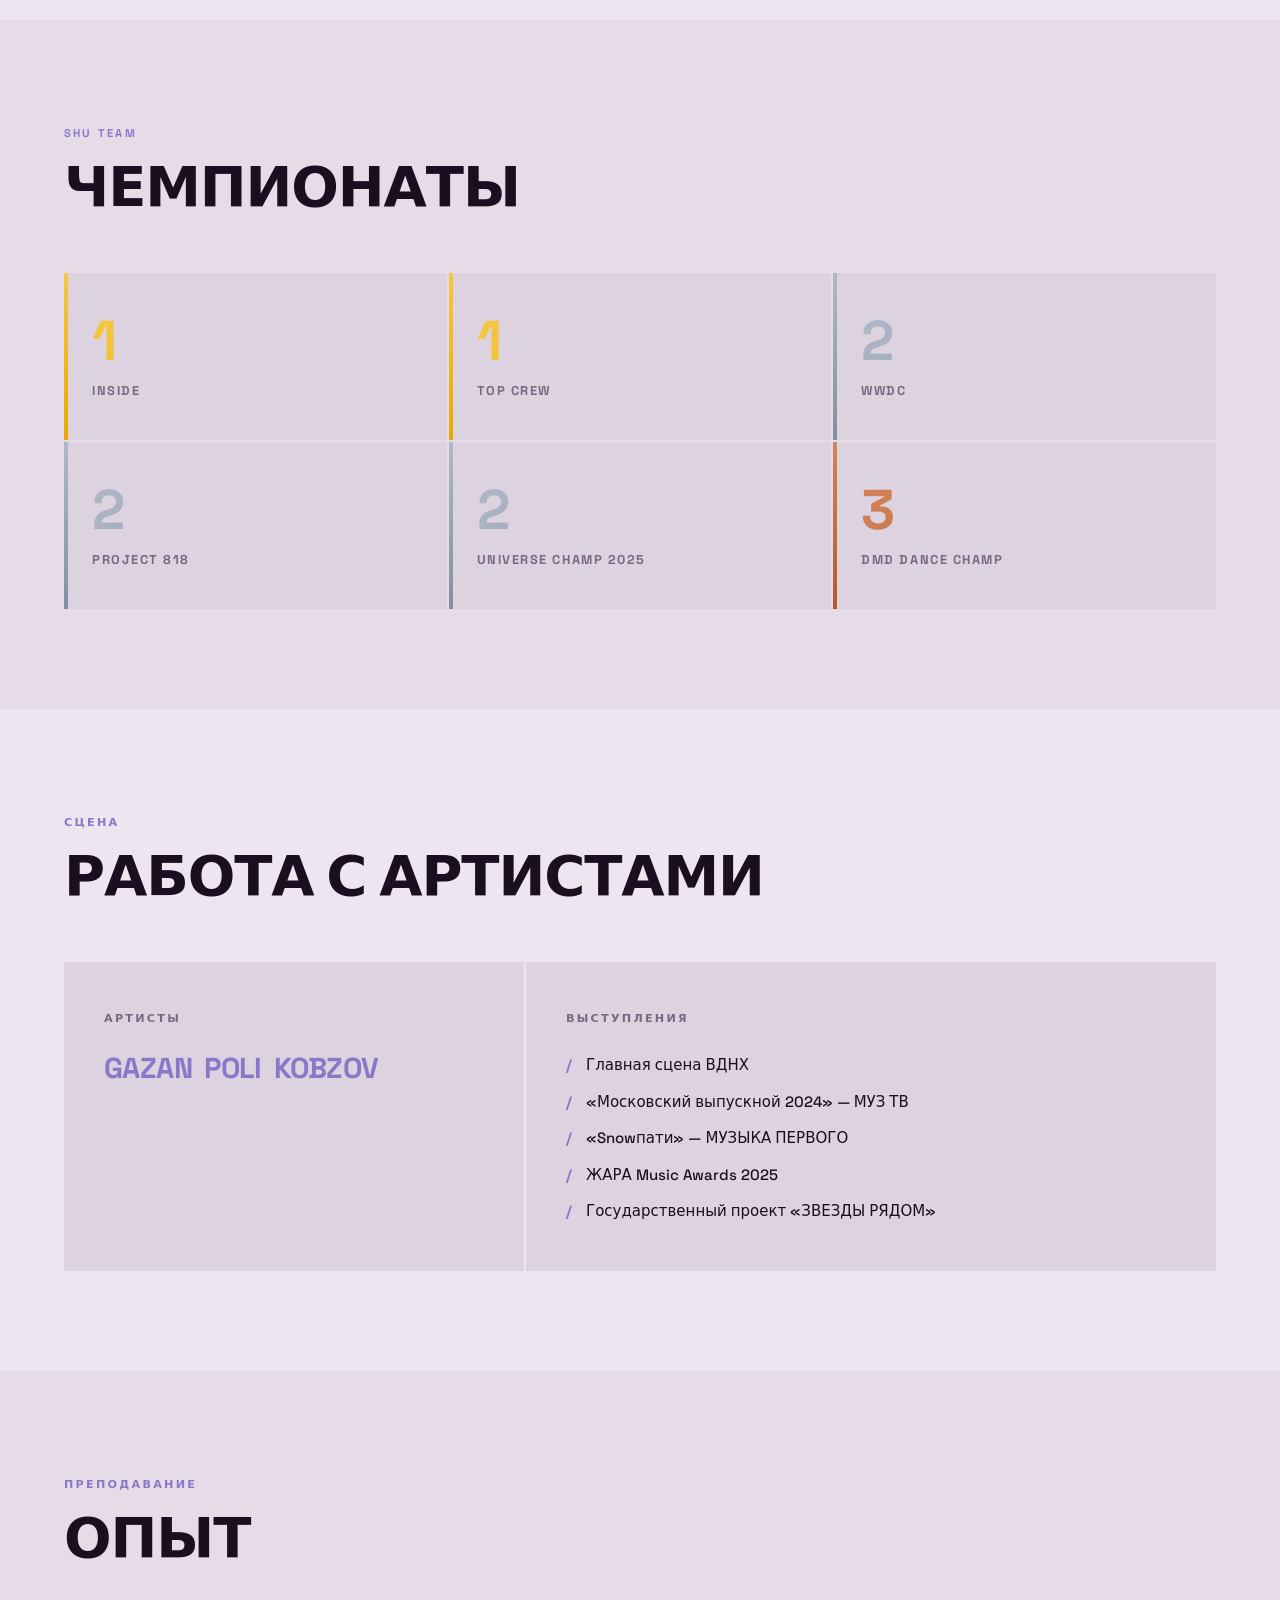
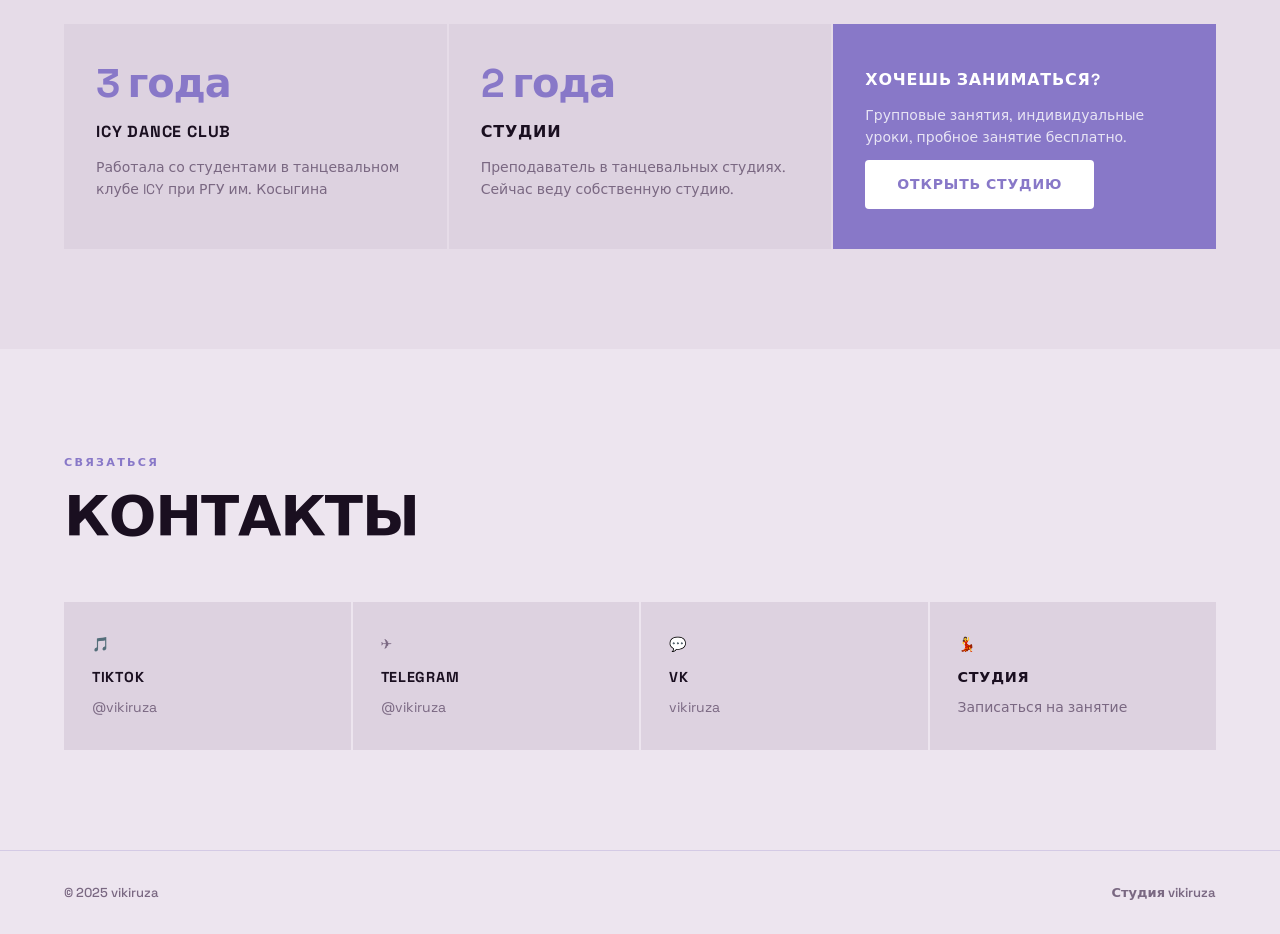
==== commit 3c088202: "rm photos" ====
--- a/index.html
+++ b/index.html
@@ -16,7 +16,7 @@
   <header class="header">
     <nav class="nav container">
       <a href="#" class="nav__logo">vikiruza</a>
-      <a href="studio.html" class="nav__studio-link">Студия</a>
+      <a href="/dancestudio" class="nav__studio-link">Студия</a>
     </nav>
   </header>
 
@@ -42,14 +42,11 @@
   <section class="personal-about section" id="about">
     <div class="container">
       <div class="personal-about__grid">
-        <div class="personal-about__image">
-          <img src="images/about.jpg" alt="vikiruza" loading="lazy">
-        </div>
         <div class="personal-about__text">
           <span class="label">О себе</span>
           <h2 class="section__title">Привет, я Вика</h2>
           <p>Танцую с 6 лет — за плечами <strong>более 17 лет</strong> на сцене. Окончила хореографическое отделение <strong>ДШИ им. Ю.А.Розума</strong> с красным дипломом, и с тех пор танец стал не просто увлечением, а профессией и образом жизни.</p>
-          <p>Состою в команде <strong>SHU TEAM FAMILY</strong> под руководством Алины Ширяевой. Работаю танцором с артистами и веду собственную <a href="studio.html" class="inline-link">студию</a>.</p>
+          <p>Состою в команде <strong>SHU TEAM FAMILY</strong> под руководством Алины Ширяевой. Работаю танцором с артистами и веду собственную <a href="/dancestudio" class="inline-link">студию</a>.</p>
           <div class="personal-about__stats">
             <div class="personal-stat">
               <strong>17+</strong>
@@ -150,7 +147,7 @@
         <div class="teaching-card teaching-card--cta">
           <h3>Хочешь заниматься?</h3>
           <p>Групповые занятия, индивидуальные уроки, пробное занятие бесплатно.</p>
-          <a href="studio.html" class="btn btn--primary">Открыть студию</a>
+          <a href="/dancestudio" class="btn btn--primary">Открыть студию</a>
         </div>
       </div>
     </div>
@@ -177,7 +174,7 @@
           <strong>VK</strong>
           <span>vikiruza</span>
         </a>
-        <a href="studio.html" class="contact-card">
+        <a href="/dancestudio" class="contact-card">
           <span class="contact-card__icon">💃</span>
           <strong>Студия</strong>
           <span>Записаться на занятие</span>
@@ -189,7 +186,7 @@
   <footer class="footer">
     <div class="container footer__inner">
       <p>&copy; 2025 vikiruza</p>
-      <a href="studio.html" class="footer__studio-link">Студия vikiruza</a>
+      <a href="/dancestudio" class="footer__studio-link">Студия vikiruza</a>
     </div>
   </footer>
 
